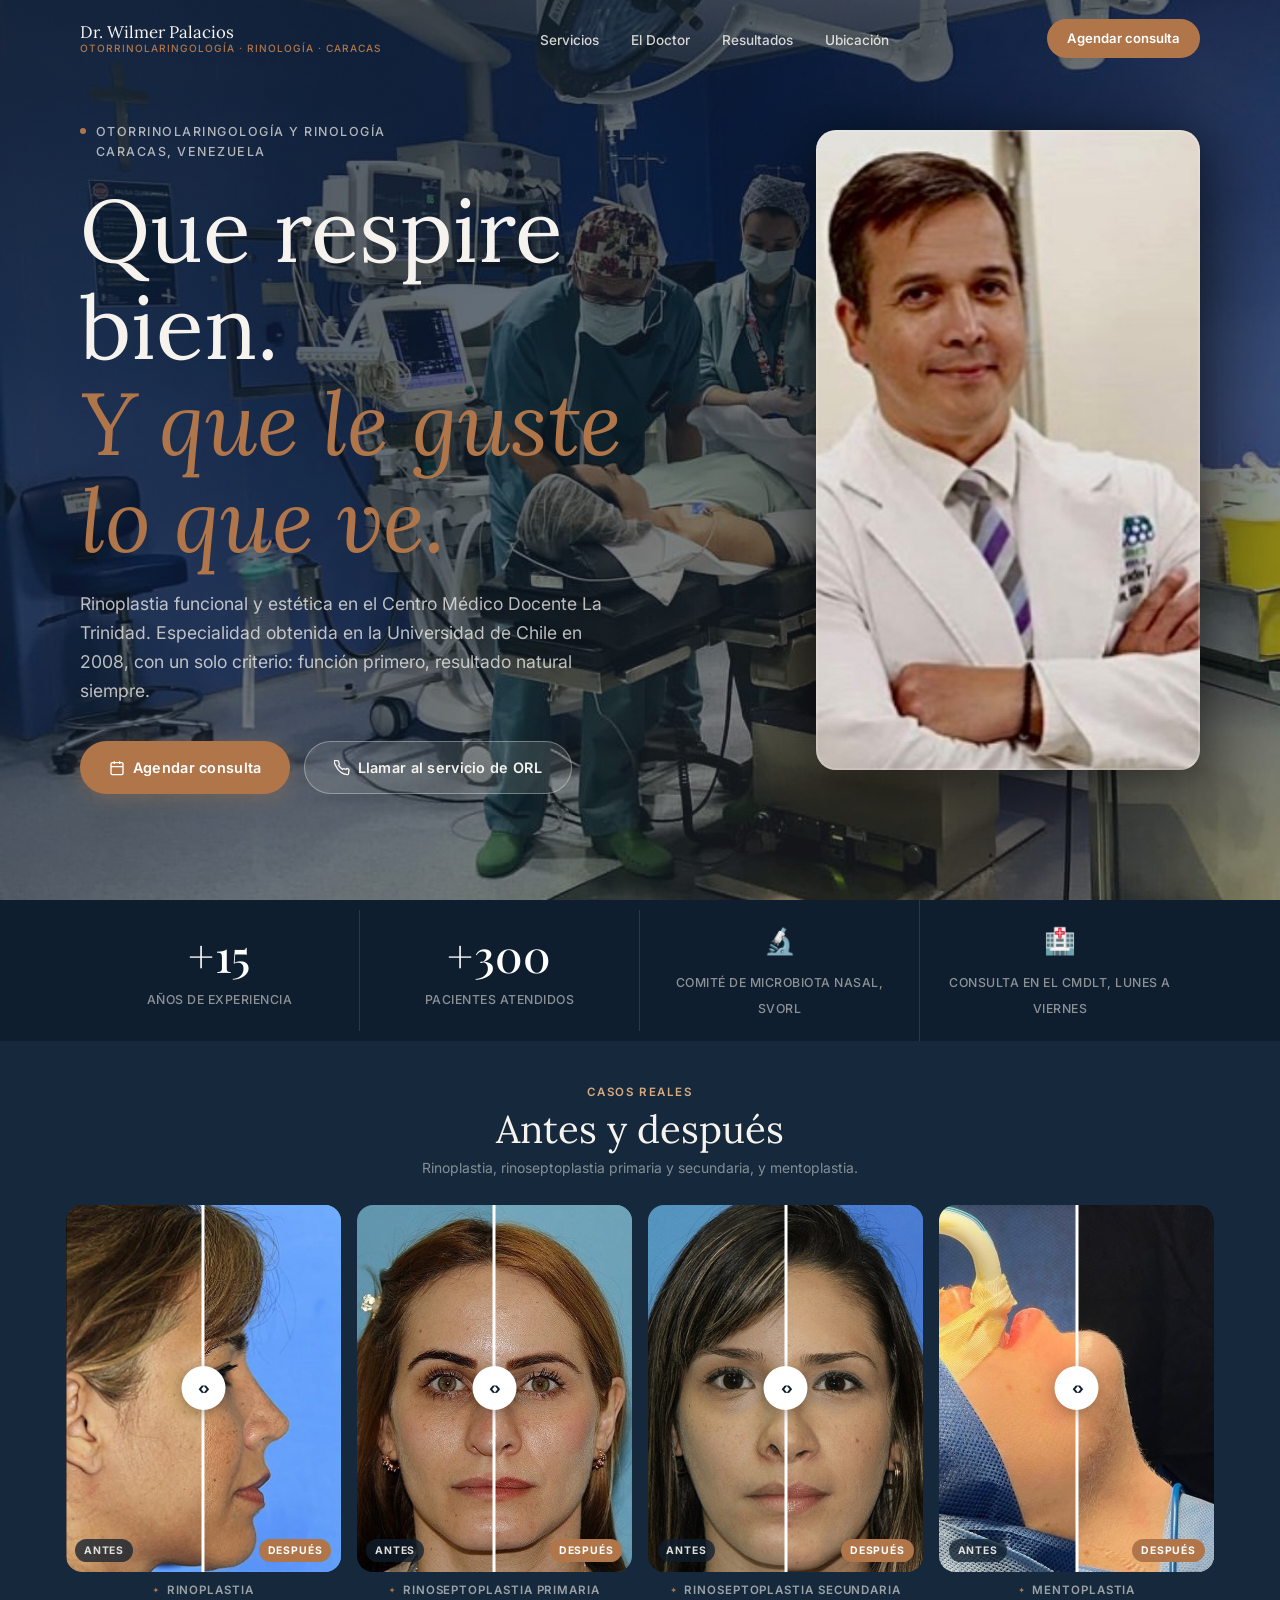
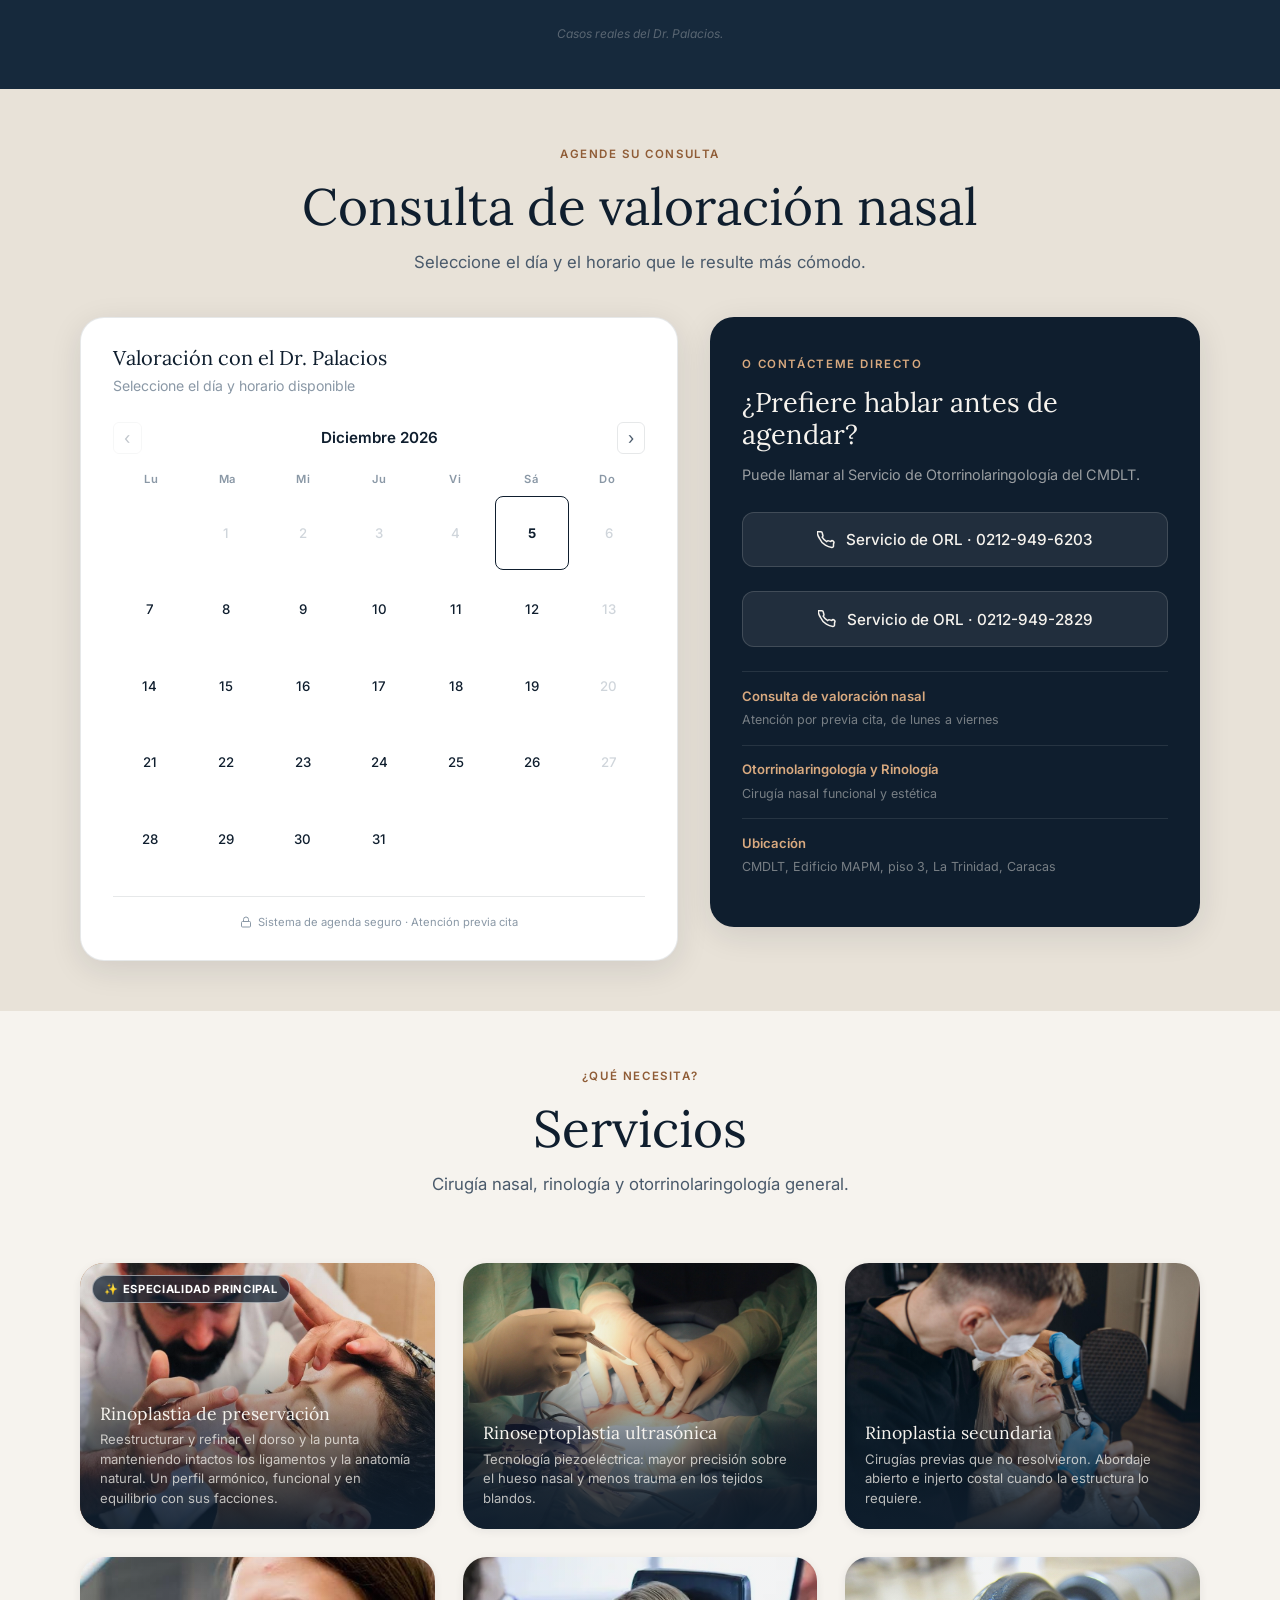
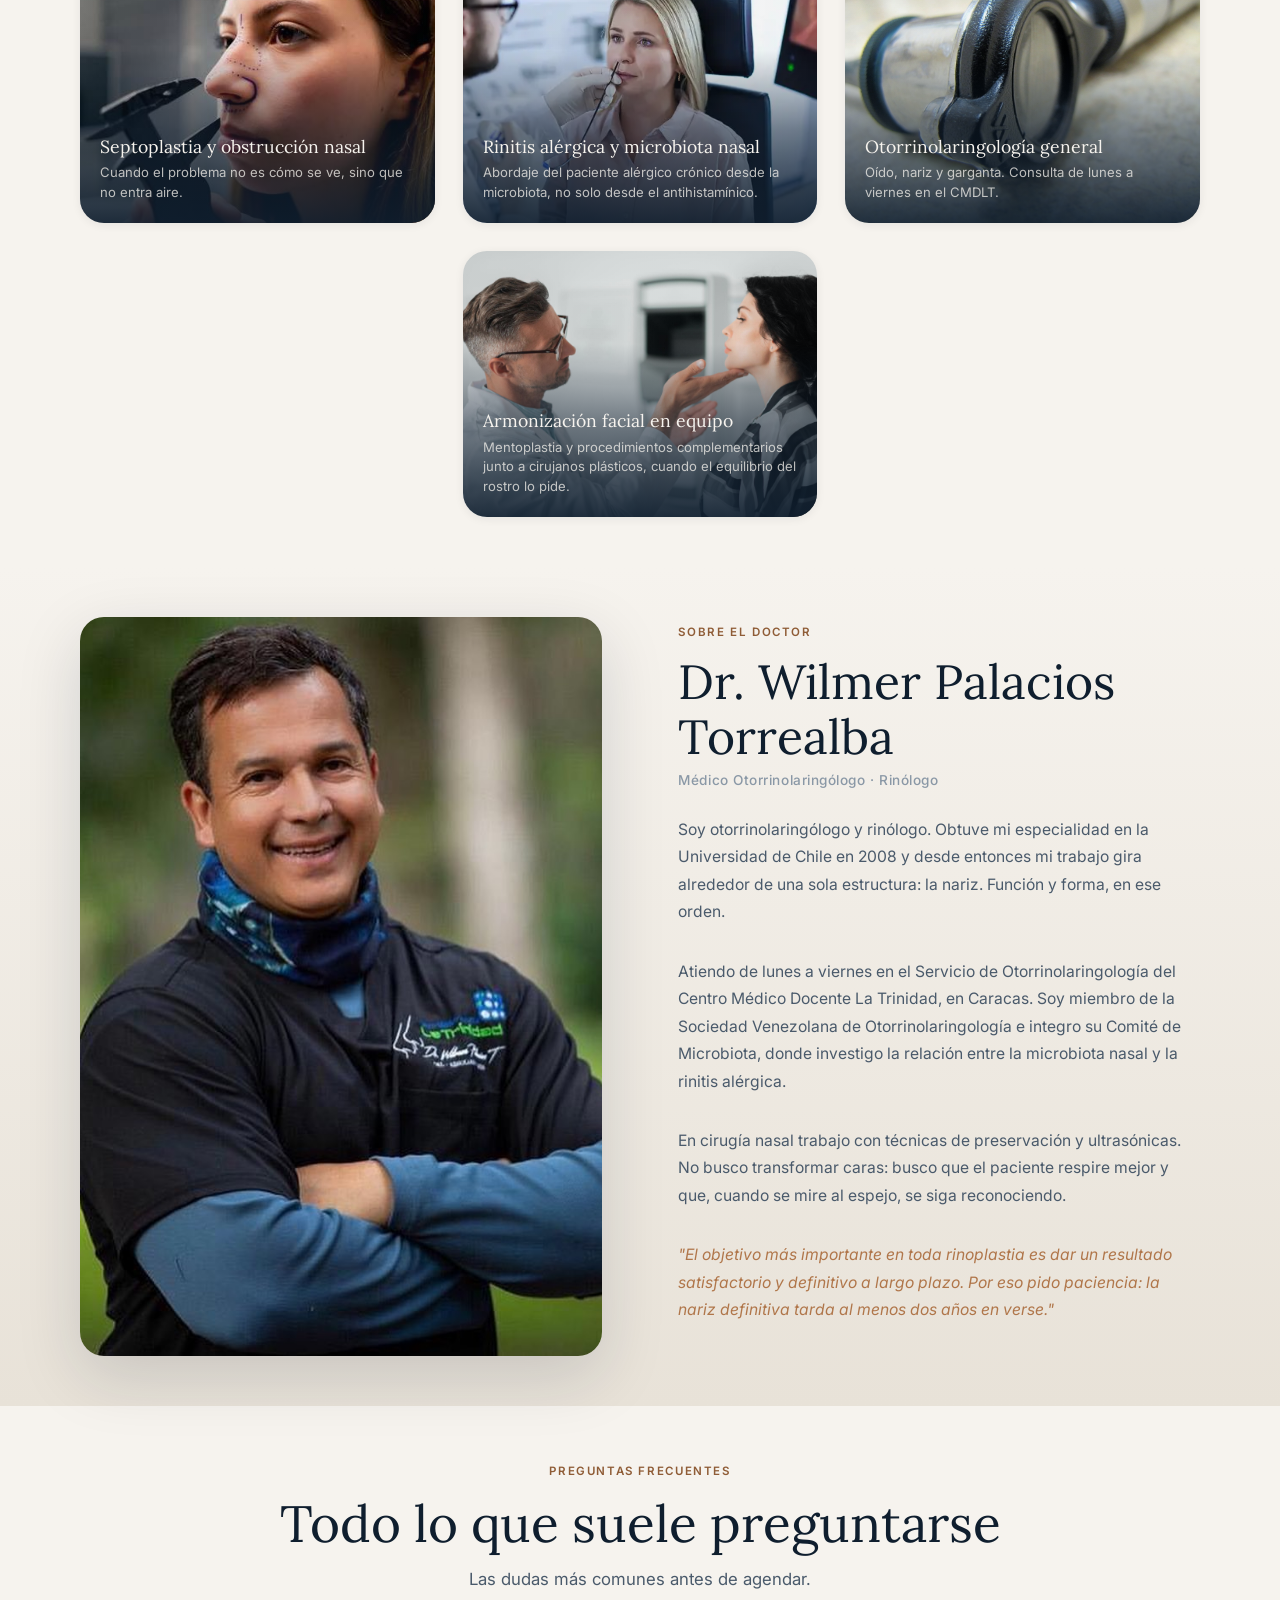
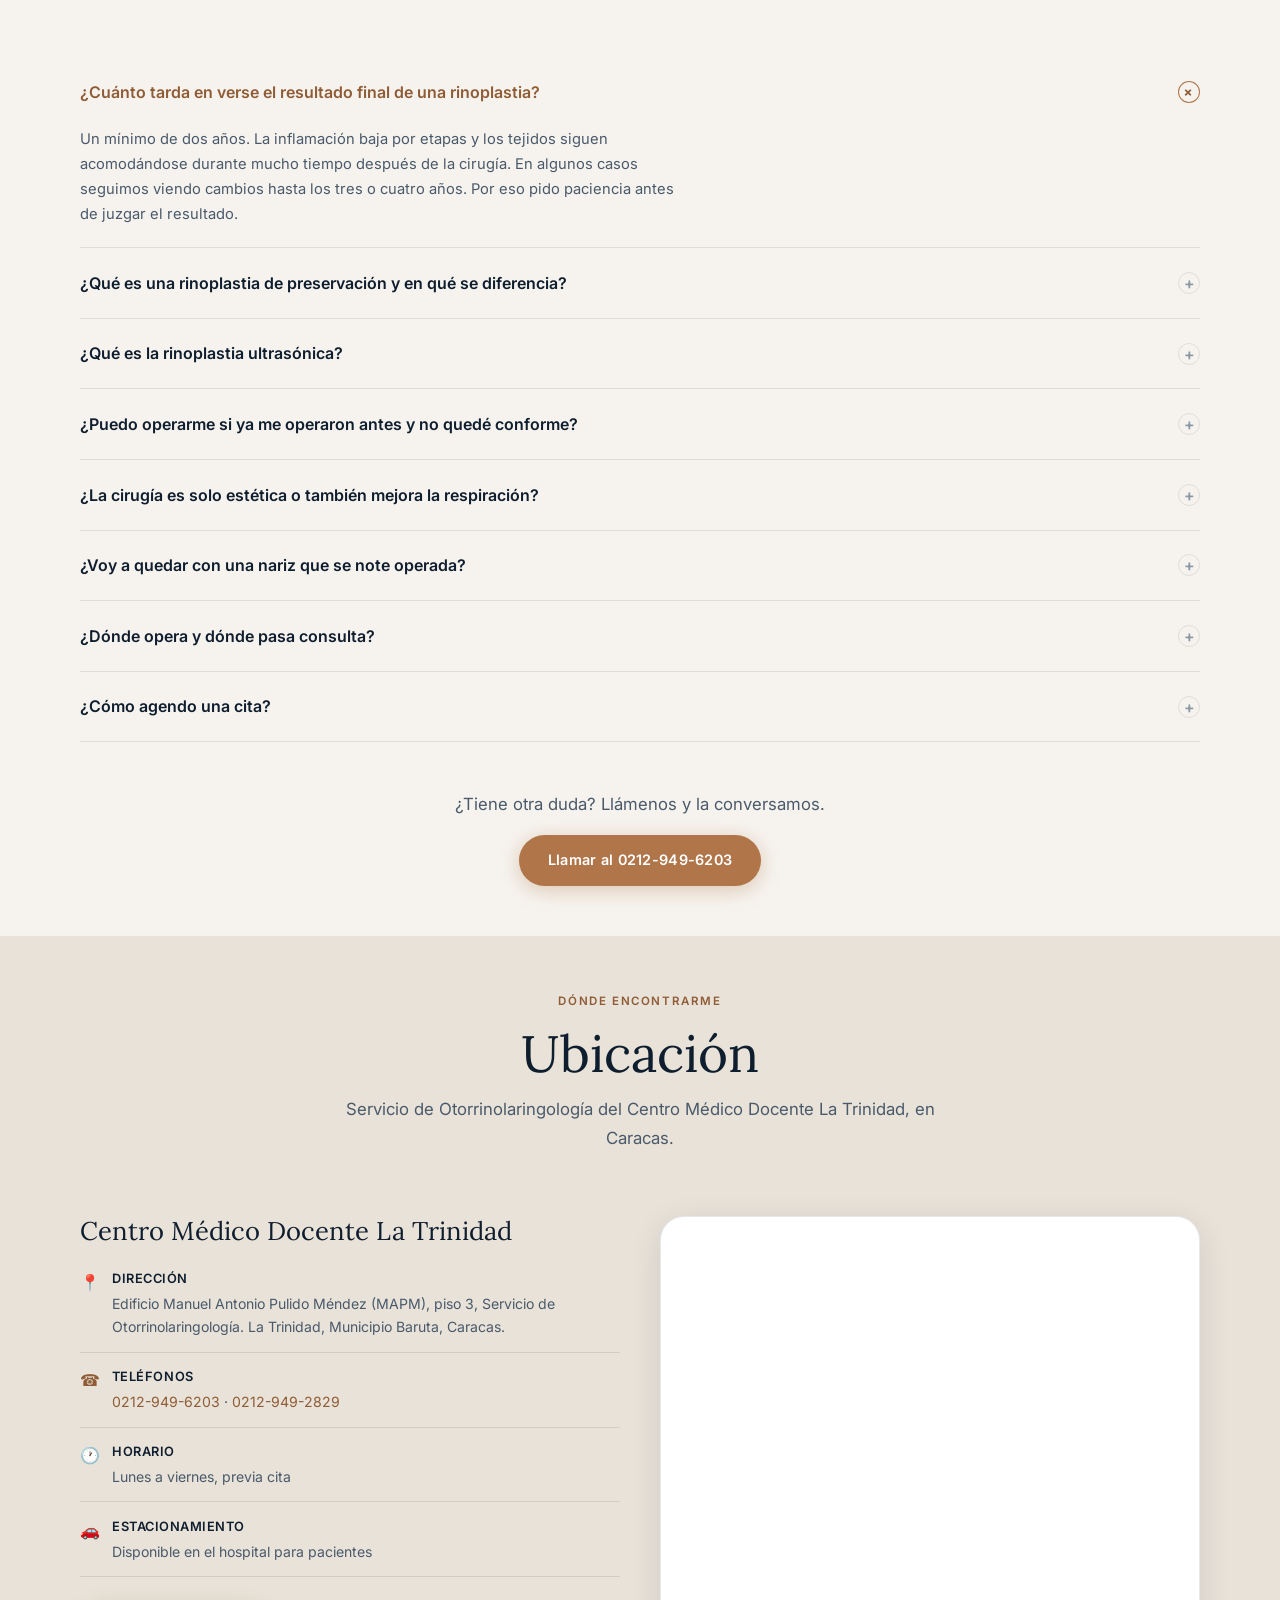
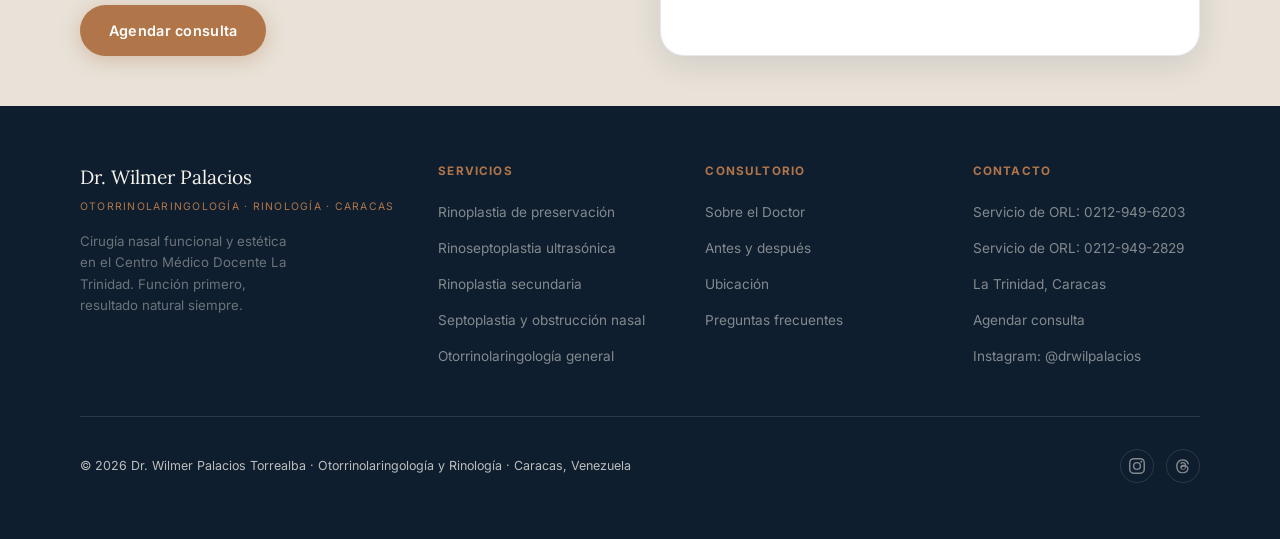
==== index.html @ 9c0c356b "Sitio web Dr. Wilmer Palacios: rinologia y otorrinolaringologia en Caracas Web estatica de prueba pa" ====
<!DOCTYPE html>
<html lang="es">
<head>
  <meta charset="UTF-8" />
  <meta name="viewport" content="width=device-width, initial-scale=1.0" />
  <meta name="description" content="Dr. Wilmer Palacios Torrealba, médico otorrinolaringólogo y rinólogo en Caracas. Rinoplastia de preservación, rinoseptoplastia ultrasónica, rinoplastia secundaria y cirugía de obstrucción nasal en el Centro Médico Docente La Trinidad." />
  <meta name="keywords" content="rinólogo Caracas, rinoplastia ultrasónica Caracas, rinoplastia secundaria Venezuela, otorrino La Trinidad, otorrinolaringólogo Caracas, septoplastia Caracas, rinoplastia de preservación, Dr. Wilmer Palacios" />
  <meta property="og:title" content="Dr. Wilmer Palacios · Otorrinolaringólogo y Rinólogo en Caracas" />
  <meta property="og:description" content="Cirugía nasal funcional y estética en el Centro Médico Docente La Trinidad. Función primero, resultado natural siempre." />
  <meta property="og:type" content="website" />
  <meta name="theme-color" content="#0F1E2E" />
  <title>Dr. Wilmer Palacios · Otorrinolaringólogo y Rinólogo en Caracas</title>
  <link rel="preconnect" href="https://fonts.googleapis.com" />
  <link rel="preconnect" href="https://fonts.gstatic.com" crossorigin />
  <link href="https://fonts.googleapis.com/css2?family=Lora:ital,wght@0,400;0,500;0,600;1,400&family=Playfair+Display:wght@500;600&family=Inter:wght@300;400;500;600;700&display=swap" rel="stylesheet" />
  <link rel="stylesheet" href="styles.css?v=20260805" />
  <link rel="icon" href="data:image/svg+xml,<svg xmlns='http://www.w3.org/2000/svg' viewBox='0 0 100 100'><text y='.9em' font-size='90'>🩺</text></svg>" />
</head>
<body>

  <!-- ════ NAV ════ -->
  <nav class="nav" id="main-nav" aria-label="Navegación principal">
    <div class="container">
      <div class="nav__inner">
        <a href="#" class="nav__logo" aria-label="Inicio Dr. Wilmer Palacios">
          <span class="nav__logo-name">Dr. Wilmer Palacios</span>
          <span class="nav__logo-sub">Otorrinolaringología · Rinología · Caracas</span>
        </a>
        <ul class="nav__links">
          <li><a href="#servicios">Servicios</a></li>
          <li><a href="#doctor">El Doctor</a></li>
          <li><a href="#resultados">Resultados</a></li>
          <li><a href="#ubicacion">Ubicación</a></li>
        </ul>
        <div class="nav__actions">
          <a href="#booking" class="nav__cta">Agendar consulta</a>
          <button class="nav__hamburger" aria-label="Menú" aria-expanded="false" id="nav-hamburger">
            <span></span><span></span><span></span>
          </button>
        </div>
      </div>
    </div>
  </nav>

  <!-- ════ HERO ════ -->
  <section class="hero" id="inicio" aria-label="Inicio">
    <div class="hero__bg">
      <img src="assets/img/hero.jpg" alt="Dr. Wilmer Palacios operando en el Servicio de Otorrinolaringología del CMDLT" loading="eager" fetchpriority="high" />
    </div>
    <div class="hero__overlay" aria-hidden="true"></div>
    <div class="hero__glow" aria-hidden="true"></div>
    <div class="hero__portrait" aria-hidden="true">
      <img src="assets/img/doctor-hero.jpg" alt="" />
    </div>
    <div class="container">
      <div class="hero__content">
        <div class="hero__eyebrow">
          <span class="hero__dot" aria-hidden="true"></span>
          <span class="hero__eyebrow-text">Otorrinolaringología y Rinología<br>Caracas, Venezuela</span>
        </div>
        <h1 class="hero__title">
          Que respire bien.<br>
          <em>Y que le guste lo que ve.</em>
        </h1>
        <p class="hero__sub">Rinoplastia funcional y estética en el Centro Médico Docente La Trinidad. Especialidad obtenida en la Universidad de Chile en 2008, con un solo criterio: función primero, resultado natural siempre.</p>
        <div class="hero__actions">
          <a href="#booking" class="btn btn-primary">
            <svg width="16" height="16" fill="none" stroke="currentColor" stroke-width="2" viewBox="0 0 24 24" aria-hidden="true"><rect x="3" y="4" width="18" height="18" rx="2"/><path d="M16 2v4M8 2v4M3 10h18"/></svg>
            Agendar consulta
          </a>
          <a href="tel:+582129496203" class="btn btn-ghost">
            <svg width="16" height="16" fill="none" stroke="currentColor" stroke-width="2" viewBox="0 0 24 24" aria-hidden="true"><path d="M22 16.92v3a2 2 0 01-2.18 2 19.79 19.79 0 01-8.63-3.07A19.5 19.5 0 013.21 9.69a19.79 19.79 0 01-3.07-8.67A2 2 0 012.11 1h3a2 2 0 012 1.72c.127.96.361 1.903.7 2.81a2 2 0 01-.45 2.11L6.91 8.09a16 16 0 006 6l.45-.45a2 2 0 012.11-.45c.907.339 1.85.573 2.81.7A2 2 0 0122 16.92z"/></svg>
            Llamar al servicio de ORL
          </a>
        </div>
      </div>
    </div>
  </section>

  <!-- ════ TRUST STRIP ════ -->
  <section class="trust-strip" aria-label="Credenciales">
    <div class="container">
      <div class="trust-strip__grid">
        <div class="trust-strip__item reveal">
          <span class="trust-strip__num">+15</span>
          <span class="trust-strip__label">Años de experiencia</span>
        </div>
        <div class="trust-strip__item reveal">
          <span class="trust-strip__num">+300</span>
          <span class="trust-strip__label">Pacientes atendidos</span>
        </div>
        <div class="trust-strip__item reveal">
          <span class="trust-strip__icon" aria-hidden="true">🔬</span>
          <span class="trust-strip__label">Comité de Microbiota Nasal, SVORL</span>
        </div>
        <div class="trust-strip__item reveal">
          <span class="trust-strip__icon" aria-hidden="true">🏥</span>
          <span class="trust-strip__label">Consulta en el CMDLT, lunes a viernes</span>
        </div>
      </div>
    </div>
  </section>

  <!-- ════ ANTES / DESPUÉS ════ -->
  <section class="ba-section" id="resultados" aria-labelledby="ba-title">
    <div class="container">
      <div class="section-header">
        <span class="section-kicker">Casos reales</span>
        <h2 id="ba-title">Antes y después</h2>
        <p>Rinoplastia, rinoseptoplastia primaria y secundaria, y mentoplastia.</p>
      </div>
      <div class="ba-grid">
        <!-- SLIDER 1 -->
        <div class="ba-card">
          <div class="ba-slider" data-slider="1" role="img" aria-label="Antes y después de rinoplastia">
            <div class="ba-slider__before"><img src="assets/img/ba-rinoplastia-antes.jpg" alt="Antes de rinoplastia" loading="lazy" /></div>
            <div class="ba-slider__after" id="ba-after-1"><img src="assets/img/ba-rinoplastia-despues.jpg" alt="Después de rinoplastia" loading="lazy" /></div>
            <div class="ba-slider__handle" id="ba-handle-1" aria-hidden="true"><div class="ba-slider__btn"><span class="ba-slider__arrow" aria-hidden="true">‹›</span></div></div>
            <span class="ba-slider__tag ba-slider__tag--before" aria-hidden="true">Antes</span>
            <span class="ba-slider__tag ba-slider__tag--after" aria-hidden="true">Después</span>
          </div>
          <div class="ba-card__label">Rinoplastia</div>
        </div>
        <!-- SLIDER 2 -->
        <div class="ba-card">
          <div class="ba-slider" data-slider="2" role="img" aria-label="Antes y después de rinoseptoplastia primaria">
            <div class="ba-slider__before"><img src="assets/img/ba-rinoseptoplastia-primaria-antes.jpg" alt="Antes de rinoseptoplastia primaria" loading="lazy" /></div>
            <div class="ba-slider__after" id="ba-after-2"><img src="assets/img/ba-rinoseptoplastia-primaria-despues.jpg" alt="Después de rinoseptoplastia primaria" loading="lazy" /></div>
            <div class="ba-slider__handle" id="ba-handle-2" aria-hidden="true"><div class="ba-slider__btn"><span class="ba-slider__arrow" aria-hidden="true">‹›</span></div></div>
            <span class="ba-slider__tag ba-slider__tag--before" aria-hidden="true">Antes</span>
            <span class="ba-slider__tag ba-slider__tag--after" aria-hidden="true">Después</span>
          </div>
          <div class="ba-card__label">Rinoseptoplastia primaria</div>
        </div>
        <!-- SLIDER 3 -->
        <div class="ba-card">
          <div class="ba-slider" data-slider="3" role="img" aria-label="Antes y después de rinoseptoplastia secundaria">
            <div class="ba-slider__before"><img src="assets/img/ba-rinoseptoplastia-secundaria-antes.jpg" alt="Antes de rinoseptoplastia secundaria" loading="lazy" /></div>
            <div class="ba-slider__after" id="ba-after-3"><img src="assets/img/ba-rinoseptoplastia-secundaria-despues.jpg" alt="Después de rinoseptoplastia secundaria" loading="lazy" /></div>
            <div class="ba-slider__handle" id="ba-handle-3" aria-hidden="true"><div class="ba-slider__btn"><span class="ba-slider__arrow" aria-hidden="true">‹›</span></div></div>
            <span class="ba-slider__tag ba-slider__tag--before" aria-hidden="true">Antes</span>
            <span class="ba-slider__tag ba-slider__tag--after" aria-hidden="true">Después</span>
          </div>
          <div class="ba-card__label">Rinoseptoplastia secundaria</div>
        </div>
        <!-- SLIDER 4 -->
        <div class="ba-card">
          <div class="ba-slider" data-slider="4" role="img" aria-label="Antes y después de mentoplastia">
            <div class="ba-slider__before"><img src="assets/img/ba-mentoplastia-antes.jpg" alt="Antes de mentoplastia" loading="lazy" /></div>
            <div class="ba-slider__after" id="ba-after-4"><img src="assets/img/ba-mentoplastia-despues.jpg" alt="Después de mentoplastia" loading="lazy" /></div>
            <div class="ba-slider__handle" id="ba-handle-4" aria-hidden="true"><div class="ba-slider__btn"><span class="ba-slider__arrow" aria-hidden="true">‹›</span></div></div>
            <span class="ba-slider__tag ba-slider__tag--before" aria-hidden="true">Antes</span>
            <span class="ba-slider__tag ba-slider__tag--after" aria-hidden="true">Después</span>
          </div>
          <div class="ba-card__label">Mentoplastia</div>
        </div>
      </div>
      <p class="ba-note">Casos reales del Dr. Palacios.</p>
    </div>
  </section>

  <!-- ════ BOOKING ════ -->
  <section id="booking" aria-labelledby="booking-title">
    <div class="container">
      <div class="section-header reveal">
        <span class="section-kicker">Agende su consulta</span>
        <h2 id="booking-title">Consulta de valoración nasal</h2>
        <p>Seleccione el día y el horario que le resulte más cómodo.</p>
      </div>
      <div class="booking-grid">
        <div class="booking-widget reveal" aria-label="Sistema de agenda online">
          <div class="booking-widget-header">
            <h3>Valoración con el Dr. Palacios</h3>
            <p>Seleccione el día y horario disponible</p>
          </div>
          <div class="booking-month">
            <button class="booking-nav" id="booking-prev" aria-label="Mes anterior" disabled>‹</button>
            <span class="booking-month-label" id="booking-month-label"></span>
            <button class="booking-nav" id="booking-next" aria-label="Mes siguiente">›</button>
          </div>
          <div class="booking-weekdays" aria-hidden="true">
            <span>Lu</span><span>Ma</span><span>Mi</span><span>Ju</span><span>Vi</span><span>Sá</span><span>Do</span>
          </div>
          <div class="booking-days" id="booking-days" role="grid" aria-label="Seleccione una fecha"></div>
          <div class="booking-slots" id="booking-slots" hidden aria-live="polite">
            <p class="booking-slots-label">Horarios disponibles</p>
            <div class="booking-slots-grid">
              <button class="slot" data-time="8:00 AM">8:00 AM</button>
              <button class="slot" data-time="8:30 AM">8:30 AM</button>
              <button class="slot slot--busy" disabled>9:00 AM</button>
              <button class="slot" data-time="9:30 AM">9:30 AM</button>
              <button class="slot slot--busy" disabled>10:00 AM</button>
              <button class="slot" data-time="10:30 AM">10:30 AM</button>
              <button class="slot" data-time="11:00 AM">11:00 AM</button>
              <button class="slot slot--busy" disabled>2:00 PM</button>
              <button class="slot" data-time="2:30 PM">2:30 PM</button>
              <button class="slot" data-time="3:00 PM">3:00 PM</button>
            </div>
          </div>
          <div class="booking-form-wrap" id="booking-form-wrap" hidden>
            <form class="booking-form" id="booking-form" novalidate>
              <input type="text" id="booking-name" placeholder="Su nombre" class="booking-input" required />
              <input type="tel" id="booking-phone" placeholder="Su teléfono" class="booking-input" required />
              <button type="submit" class="btn btn-primary btn-full booking-confirm">Confirmar solicitud</button>
            </form>
          </div>
          <div class="booking-success" id="booking-success" hidden>
            <div class="booking-success-icon" aria-hidden="true">🕐</div>
            <p><strong>Solicitud enviada</strong></p>
            <p class="booking-success-sub">Esto es una vista previa. La agenda en línea estará disponible próximamente.</p>
          </div>
          <p class="booking-demo-label" aria-hidden="true">
            <svg width="12" height="12" fill="none" stroke="currentColor" stroke-width="2" viewBox="0 0 24 24"><rect x="3" y="11" width="18" height="11" rx="2"/><path d="M7 11V7a5 5 0 0110 0v4"/></svg>
            Sistema de agenda seguro · Atención previa cita
          </p>
        </div>
        <div class="booking-contact reveal">
          <div class="booking-contact-inner">
            <span class="section-kicker">O contácteme directo</span>
            <h3>¿Prefiere hablar antes de agendar?</h3>
            <p>Puede llamar al Servicio de Otorrinolaringología del CMDLT.</p>
            <a href="tel:+582129496203" class="booking-phone-btn">
              <svg width="18" height="18" fill="none" stroke="currentColor" stroke-width="2" viewBox="0 0 24 24" aria-hidden="true"><path d="M22 16.92v3a2 2 0 01-2.18 2 19.79 19.79 0 01-8.63-3.07A19.5 19.5 0 013.21 9.69a19.79 19.79 0 01-3.07-8.67A2 2 0 012.11 1h3a2 2 0 012 1.72c.127.96.361 1.903.7 2.81a2 2 0 01-.45 2.11L6.91 8.09a16 16 0 006 6l.45-.45a2 2 0 012.11-.45c.907.339 1.85.573 2.81.7A2 2 0 0122 16.92z"/></svg>
              Servicio de ORL · 0212-949-6203
            </a>
            <a href="tel:+582129492829" class="booking-phone-btn">
              <svg width="18" height="18" fill="none" stroke="currentColor" stroke-width="2" viewBox="0 0 24 24" aria-hidden="true"><path d="M22 16.92v3a2 2 0 01-2.18 2 19.79 19.79 0 01-8.63-3.07A19.5 19.5 0 013.21 9.69a19.79 19.79 0 01-3.07-8.67A2 2 0 012.11 1h3a2 2 0 012 1.72c.127.96.361 1.903.7 2.81a2 2 0 01-.45 2.11L6.91 8.09a16 16 0 006 6l.45-.45a2 2 0 012.11-.45c.907.339 1.85.573 2.81.7A2 2 0 0122 16.92z"/></svg>
              Servicio de ORL · 0212-949-2829
            </a>
            <div class="booking-info-item">
              <strong>Consulta de valoración nasal</strong>
              <span>Atención por previa cita, de lunes a viernes</span>
            </div>
            <div class="booking-info-item">
              <strong>Otorrinolaringología y Rinología</strong>
              <span>Cirugía nasal funcional y estética</span>
            </div>
            <div class="booking-info-item">
              <strong>Ubicación</strong>
              <span>CMDLT, Edificio MAPM, piso 3, La Trinidad, Caracas</span>
            </div>
          </div>
        </div>
      </div>
    </div>
  </section>

  <!-- ════ SERVICIOS ════ -->
  <section id="servicios" aria-labelledby="servicios-title">
    <div class="container">
      <div class="section-header reveal">
        <span class="section-kicker">¿Qué necesita?</span>
        <h2 id="servicios-title">Servicios</h2>
        <p>Cirugía nasal, rinología y otorrinolaringología general.</p>
      </div>
      <div class="services-grid">
        <!-- CARD FEATURED -->
        <div class="service-card service-card--featured">
          <div class="service-card__img">
            <img src="assets/img/service-rinoplastia.jpg" alt="Rinoplastia de preservación" loading="lazy" />
            <div class="service-card__badges"><span class="badge badge-laser">✨ Especialidad principal</span></div>
          </div>
          <div class="service-card__body">
            <h3 class="service-card__title">Rinoplastia de preservación</h3>
            <p class="service-card__desc">Reestructurar y refinar el dorso y la punta manteniendo intactos los ligamentos y la anatomía natural. Un perfil armónico, funcional y en equilibrio con sus facciones.</p>
          </div>
        </div>
        <!-- Rinoseptoplastia ultrasónica -->
        <div class="service-card">
          <div class="service-card__img">
            <img src="assets/img/service-ultrasonica.jpg" alt="Rinoseptoplastia ultrasónica" loading="lazy" />
          </div>
          <div class="service-card__body">
            <h3 class="service-card__title">Rinoseptoplastia ultrasónica</h3>
            <p class="service-card__desc">Tecnología piezoeléctrica: mayor precisión sobre el hueso nasal y menos trauma en los tejidos blandos.</p>
          </div>
        </div>
        <!-- Rinoplastia secundaria -->
        <div class="service-card">
          <div class="service-card__img">
            <img src="assets/img/service-secundaria.jpg" alt="Rinoplastia secundaria o de revisión" loading="lazy" />
          </div>
          <div class="service-card__body">
            <h3 class="service-card__title">Rinoplastia secundaria</h3>
            <p class="service-card__desc">Cirugías previas que no resolvieron. Abordaje abierto e injerto costal cuando la estructura lo requiere.</p>
          </div>
        </div>
        <!-- Septoplastia -->
        <div class="service-card">
          <div class="service-card__img">
            <img src="assets/img/service-septoplastia.jpg" alt="Septoplastia y obstrucción nasal" loading="lazy" />
          </div>
          <div class="service-card__body">
            <h3 class="service-card__title">Septoplastia y obstrucción nasal</h3>
            <p class="service-card__desc">Cuando el problema no es cómo se ve, sino que no entra aire.</p>
          </div>
        </div>
        <!-- Rinitis alérgica y microbiota -->
        <div class="service-card">
          <div class="service-card__img">
            <img src="assets/img/service-rinitis.webp" alt="Rinitis alérgica y microbiota nasal" loading="lazy" />
          </div>
          <div class="service-card__body">
            <h3 class="service-card__title">Rinitis alérgica y microbiota nasal</h3>
            <p class="service-card__desc">Abordaje del paciente alérgico crónico desde la microbiota, no solo desde el antihistamínico.</p>
          </div>
        </div>
        <!-- ORL general -->
        <div class="service-card">
          <div class="service-card__img">
            <img src="assets/img/service-orl.jpg" alt="Otorrinolaringología general" loading="lazy" />
          </div>
          <div class="service-card__body">
            <h3 class="service-card__title">Otorrinolaringología general</h3>
            <p class="service-card__desc">Oído, nariz y garganta. Consulta de lunes a viernes en el CMDLT.</p>
          </div>
        </div>
        <!-- Armonización facial -->
        <div class="service-card service-card--centered">
          <div class="service-card__img">
            <img src="assets/img/service-armonizacion.jpg" alt="Armonización facial en equipo" loading="lazy" />
          </div>
          <div class="service-card__body">
            <h3 class="service-card__title">Armonización facial en equipo</h3>
            <p class="service-card__desc">Mentoplastia y procedimientos complementarios junto a cirujanos plásticos, cuando el equilibrio del rostro lo pide.</p>
          </div>
        </div>
      </div>
    </div>
  </section>

  <!-- ════ EL DOCTOR ════ -->
  <section id="doctor" aria-labelledby="doctor-title">
    <div class="container">
      <div class="about-grid">
        <div class="about__img-wrap reveal">
          <img class="about__img" src="assets/img/doctor-about.jpg" alt="Dr. Wilmer Palacios Torrealba, otorrinolaringólogo y rinólogo" loading="lazy" />
        </div>
        <div class="about__content reveal">
          <span class="section-kicker">Sobre el doctor</span>
          <h2 class="about__name" id="doctor-title">Dr. Wilmer Palacios Torrealba</h2>
          <p class="about__title">Médico Otorrinolaringólogo · Rinólogo</p>
          <p class="about__bio">Soy otorrinolaringólogo y rinólogo. Obtuve mi especialidad en la Universidad de Chile en 2008 y desde entonces mi trabajo gira alrededor de una sola estructura: la nariz. Función y forma, en ese orden.</p>
          <p class="about__bio">Atiendo de lunes a viernes en el Servicio de Otorrinolaringología del Centro Médico Docente La Trinidad, en Caracas. Soy miembro de la Sociedad Venezolana de Otorrinolaringología e integro su Comité de Microbiota, donde investigo la relación entre la microbiota nasal y la rinitis alérgica.</p>
          <p class="about__bio">En cirugía nasal trabajo con técnicas de preservación y ultrasónicas. No busco transformar caras: busco que el paciente respire mejor y que, cuando se mire al espejo, se siga reconociendo.</p>
          <p class="about__bio"><em>"El objetivo más importante en toda rinoplastia es dar un resultado satisfactorio y definitivo a largo plazo. Por eso pido paciencia: la nariz definitiva tarda al menos dos años en verse."</em></p>
        </div>
      </div>
    </div>
  </section>

  <!-- ════ FAQ ════ -->
  <section id="faq" aria-labelledby="faq-title">
    <div class="container">
      <div class="section-header reveal">
        <span class="section-kicker">Preguntas frecuentes</span>
        <h2 id="faq-title">Todo lo que suele preguntarse</h2>
        <p>Las dudas más comunes antes de agendar.</p>
      </div>
      <details class="faq-item reveal" open>
        <summary>¿Cuánto tarda en verse el resultado final de una rinoplastia?<span class="faq-item__icon" aria-hidden="true">+</span></summary>
        <p class="faq-item__body">Un mínimo de dos años. La inflamación baja por etapas y los tejidos siguen acomodándose durante mucho tiempo después de la cirugía. En algunos casos seguimos viendo cambios hasta los tres o cuatro años. Por eso pido paciencia antes de juzgar el resultado.</p>
      </details>
      <details class="faq-item reveal">
        <summary>¿Qué es una rinoplastia de preservación y en qué se diferencia?<span class="faq-item__icon" aria-hidden="true">+</span></summary>
        <p class="faq-item__body">Es una técnica que reestructura y refina el dorso y la punta nasal manteniendo intactos los ligamentos y la anatomía natural del paciente. En lugar de retirar la estructura para luego reconstruirla, se preserva y se reposiciona. El resultado tiende a verse menos operado y a envejecer mejor.</p>
      </details>
      <details class="faq-item reveal">
        <summary>¿Qué es la rinoplastia ultrasónica?<span class="faq-item__icon" aria-hidden="true">+</span></summary>
        <p class="faq-item__body">Utiliza instrumental piezoeléctrico para trabajar el hueso nasal. El ultrasonido actúa sobre el hueso sin dañar los tejidos blandos que lo rodean, lo que permite mayor precisión y menos trauma que con las herramientas tradicionales.</p>
      </details>
      <details class="faq-item reveal">
        <summary>¿Puedo operarme si ya me operaron antes y no quedé conforme?<span class="faq-item__icon" aria-hidden="true">+</span></summary>
        <p class="faq-item__body">Sí. La rinoplastia secundaria o de revisión es parte de mi trabajo habitual. Suele requerir un abordaje abierto y, cuando la estructura quedó debilitada, injerto costal para devolverle soporte a la nariz. La valoración inicial define qué es posible en cada caso.</p>
      </details>
      <details class="faq-item reveal">
        <summary>¿La cirugía es solo estética o también mejora la respiración?<span class="faq-item__icon" aria-hidden="true">+</span></summary>
        <p class="faq-item__body">Ambas cosas. Mi primer objetivo siempre es optimizar la función nasal. La forma se trabaja sobre una nariz que respira bien, nunca a costa de ella. Cuando hay desviación del tabique u obstrucción, se corrige en el mismo acto quirúrgico.</p>
      </details>
      <details class="faq-item reveal">
        <summary>¿Voy a quedar con una nariz que se note operada?<span class="faq-item__icon" aria-hidden="true">+</span></summary>
        <p class="faq-item__body">Ese es justamente el resultado que evito. Trabajo con técnicas de preservación para que la nariz siga siendo suya: un perfil armónico, funcional y en equilibrio con sus facciones, acorde a lo que usted busca.</p>
      </details>
      <details class="faq-item reveal">
        <summary>¿Dónde opera y dónde pasa consulta?<span class="faq-item__icon" aria-hidden="true">+</span></summary>
        <p class="faq-item__body">La consulta es en el Servicio de Otorrinolaringología del Centro Médico Docente La Trinidad, Edificio Manuel Antonio Pulido Méndez, piso 3, de lunes a viernes y previa cita.</p>
      </details>
      <details class="faq-item reveal">
        <summary>¿Cómo agendo una cita?<span class="faq-item__icon" aria-hidden="true">+</span></summary>
        <p class="faq-item__body">Puede llamar al 0212-949-6203 o al 0212-949-2829 del Servicio de Otorrinolaringología del CMDLT, o dejar sus datos en el formulario de esta página.</p>
      </details>
      <div class="faq-cta reveal">
        <p>¿Tiene otra duda? Llámenos y la conversamos.</p>
        <a href="tel:+582129496203" class="btn btn-primary">
          Llamar al 0212-949-6203
        </a>
      </div>
    </div>
  </section>

  <!-- ════ UBICACIÓN ════ -->
  <section id="ubicacion" aria-labelledby="ubicacion-title">
    <div class="container">
      <div class="section-header reveal">
        <span class="section-kicker">Dónde encontrarme</span>
        <h2 id="ubicacion-title">Ubicación</h2>
        <p>Servicio de Otorrinolaringología del Centro Médico Docente La Trinidad, en Caracas.</p>
      </div>
      <div class="locations-grid reveal">
        <div class="location-info">
          <h3>Centro Médico Docente La Trinidad</h3>
          <div class="location-detail">
            <span class="location-detail__icon" aria-hidden="true">📍</span>
            <div><strong>Dirección</strong>Edificio Manuel Antonio Pulido Méndez (MAPM), piso 3, Servicio de Otorrinolaringología. La Trinidad, Municipio Baruta, Caracas.</div>
          </div>
          <div class="location-detail">
            <span class="location-detail__icon" aria-hidden="true">☎️</span>
            <div><strong>Teléfonos</strong><a href="tel:+582129496203" style="color:var(--gold-dark)">0212-949-6203</a> · <a href="tel:+582129492829" style="color:var(--gold-dark)">0212-949-2829</a></div>
          </div>
          <div class="location-detail">
            <span class="location-detail__icon" aria-hidden="true">🕐</span>
            <div><strong>Horario</strong>Lunes a viernes, previa cita</div>
          </div>
          <div class="location-detail">
            <span class="location-detail__icon" aria-hidden="true">🚗</span>
            <div><strong>Estacionamiento</strong>Disponible en el hospital para pacientes</div>
          </div>
          <div style="margin-top:1.75rem">
            <a href="#booking" class="btn btn-primary" style="display:inline-flex">Agendar consulta</a>
          </div>
        </div>
        <div class="map-wrap reveal">
          <iframe title="Ubicación del Centro Médico Docente La Trinidad, Caracas"
            src="https://maps.google.com/maps?q=Centro+M%C3%A9dico+Docente+La+Trinidad%2C+Caracas%2C+Venezuela&t=&z=16&ie=UTF8&iwloc=&output=embed"
            allowfullscreen loading="lazy" referrerpolicy="no-referrer-when-downgrade">
          </iframe>
        </div>
      </div>
    </div>
  </section>

  <!-- ════ FOOTER ════ -->
  <footer class="footer" aria-label="Pie de página">
    <div class="container">
      <div class="footer__grid">
        <div class="footer__brand">
          <span class="footer__logo">Dr. Wilmer Palacios</span>
          <span class="footer__logo-sub">Otorrinolaringología · Rinología · Caracas</span>
          <p>Cirugía nasal funcional y estética en el Centro Médico Docente La Trinidad. Función primero, resultado natural siempre.</p>
        </div>
        <div>
          <span class="footer__col-title">Servicios</span>
          <ul class="footer__col-links">
            <li><a href="#servicios">Rinoplastia de preservación</a></li>
            <li><a href="#servicios">Rinoseptoplastia ultrasónica</a></li>
            <li><a href="#servicios">Rinoplastia secundaria</a></li>
            <li><a href="#servicios">Septoplastia y obstrucción nasal</a></li>
            <li><a href="#servicios">Otorrinolaringología general</a></li>
          </ul>
        </div>
        <div>
          <span class="footer__col-title">Consultorio</span>
          <ul class="footer__col-links">
            <li><a href="#doctor">Sobre el Doctor</a></li>
            <li><a href="#resultados">Antes y después</a></li>
            <li><a href="#ubicacion">Ubicación</a></li>
            <li><a href="#faq">Preguntas frecuentes</a></li>
          </ul>
        </div>
        <div>
          <span class="footer__col-title">Contacto</span>
          <ul class="footer__col-links">
            <li><a href="tel:+582129496203">Servicio de ORL: 0212-949-6203</a></li>
            <li><a href="tel:+582129492829">Servicio de ORL: 0212-949-2829</a></li>
            <li><a href="#ubicacion">La Trinidad, Caracas</a></li>
            <li><a href="#booking">Agendar consulta</a></li>
            <li><a href="https://www.instagram.com/drwilpalacios/" target="_blank" rel="noopener noreferrer">Instagram: @drwilpalacios</a></li>
          </ul>
        </div>
      </div>
      <div class="footer__bottom">
        <p class="footer__copy">© 2026 Dr. Wilmer Palacios Torrealba · Otorrinolaringología y Rinología · Caracas, Venezuela</p>
        <div class="footer__socials">
          <a href="https://www.instagram.com/drwilpalacios/" target="_blank" rel="noopener noreferrer" class="footer__social" aria-label="Instagram">
            <svg width="16" height="16" fill="currentColor" viewBox="0 0 24 24"><path d="M12 2.163c3.204 0 3.584.012 4.85.07 3.252.148 4.771 1.691 4.919 4.919.058 1.265.069 1.645.069 4.849 0 3.205-.012 3.584-.069 4.849-.149 3.225-1.664 4.771-4.919 4.919-1.266.058-1.644.07-4.85.07-3.204 0-3.584-.012-4.849-.07-3.26-.149-4.771-1.699-4.919-4.92-.058-1.265-.07-1.644-.07-4.849 0-3.204.013-3.583.07-4.849.149-3.227 1.664-4.771 4.919-4.919 1.266-.057 1.645-.069 4.849-.069zM12 0C8.741 0 8.333.014 7.053.072 2.695.272.273 2.69.073 7.052.014 8.333 0 8.741 0 12c0 3.259.014 3.668.072 4.948.2 4.358 2.618 6.78 6.98 6.98C8.333 23.986 8.741 24 12 24c3.259 0 3.668-.014 4.948-.072 4.354-.2 6.782-2.618 6.979-6.98.059-1.28.073-1.689.073-4.948 0-3.259-.014-3.667-.072-4.947-.196-4.354-2.617-6.78-6.979-6.98C15.668.014 15.259 0 12 0zm0 5.838a6.162 6.162 0 100 12.324 6.162 6.162 0 000-12.324zM12 16a4 4 0 110-8 4 4 0 010 8zm6.406-11.845a1.44 1.44 0 100 2.881 1.44 1.44 0 000-2.881z"/></svg>
          </a>
          <a href="https://www.threads.net/@drwilpalacios" target="_blank" rel="noopener noreferrer" class="footer__social" aria-label="Threads">
            <svg width="16" height="16" fill="currentColor" viewBox="0 0 24 24"><path d="M17.1 11.1c-.1 0-.2-.1-.3-.1-.2-3.2-1.9-5-4.8-5h-.1c-1.7 0-3.2.7-4 2.1l1.6 1.1c.7-1 1.7-1.2 2.4-1.2h.1c.9 0 1.6.3 2 .8.3.4.5.9.7 1.6-.8-.1-1.7-.2-2.6-.1-2.7.2-4.4 1.7-4.3 3.9.1 1.1.6 2 1.5 2.7.8.5 1.8.8 2.8.7 1.4-.1 2.4-.6 3.2-1.6.6-.7.9-1.7 1.1-2.9.7.4 1.2 1 1.5 1.7.5 1.1.5 3-1 4.5-1.3 1.3-2.9 1.9-5.3 1.9-2.7 0-4.7-.9-6-2.6C4.5 16.9 3.9 15 3.9 12.5s.6-4.4 1.7-5.9c1.3-1.7 3.3-2.6 6-2.6 2.7 0 4.8.9 6.1 2.6.6.9 1.1 2 1.4 3.3l1.9-.5c-.3-1.6-.9-3-1.7-4.1C17.6 3.1 15 2 11.7 2h-.1C8.3 2 5.7 3.1 4 5.3 2.5 7.3 1.7 9.9 1.7 12.5s.8 5.2 2.3 7.2C5.7 21.9 8.3 23 11.6 23h.1c3 0 5-.8 6.7-2.5 2.2-2.2 2.2-5 1.5-6.7-.5-1.2-1.5-2.2-2.8-2.7zm-4.8 5.4c-1.1.1-2.2-.4-2.3-1.5-.1-.8.5-1.7 2.4-1.8h.6c.7 0 1.3.1 1.9.2-.2 2.6-1.5 3-2.6 3.1z"/></svg>
          </a>
        </div>
      </div>
    </div>
  </footer>

  <script defer src="lib/gsap.min.js?v=20260805"></script>
  <script defer src="lib/ScrollTrigger.min.js?v=20260805"></script>
  <script defer src="main.js?v=20260805"></script>
</body>
</html>
---- styles.css ----
/* ==========================================================================
   Dr. Wilmer Palacios Torrealba — Otorrinolaringología y Rinología, Caracas.
   Base: plantilla dental de la skill creador-de-webs, misma estructura que
   la web de la Dra. Elsa Sánchez. Lo adaptado es la paleta (navy quirúrgico,
   blanco hueso, cobre apagado) y la tipografía. Layout, proporciones y
   spacing entre secciones se mantienen igual: ver reference/dental-template.md.
   ========================================================================== */

/* ─── RESET & BASE ─────────────────────────────────────────────────────── */
*, *::before, *::after { box-sizing: border-box; margin: 0; padding: 0; }

:root {
  /* Backgrounds — navy quirúrgico, blanco hueso y cobre apagado.
     Marca médica, no de spa: nada de rosa ni turquesa. */
  --bg:        #F6F3EE;   /* blanco hueso */
  --bg-2:      #E8E2D8;   /* hueso cálido para secciones alternas */
  --bg-card:   #FFFFFF;
  --bg-dark:   #0F1E2E;   /* navy profundo: trust-strip, antes/después, footer */
  --bg-dark2:  #16293C;   /* navy medio: fondo del ba-slider */

  /* Text */
  --text:      #0F1E2E;
  --text-soft: #4A5A6B;
  --text-mute: #8A98A6;
  --text-light: #F6F3EE;

  /* Brand */
  --navy:      #0F1E2E;   /* color primario oscuro (navy quirúrgico) */
  --navy-2:    #16293C;   /* color primario medio */
  --gold:      #B0764A;   /* acento cobre apagado */
  --gold-dark: #8F5C36;
  --gold-light: #D8A97F;
  --gold-faint: rgba(176,118,74,0.08);

  /* UI — normalmente no hace falta cambiar (deriva de los colores de arriba) */
  --line:       rgba(15,30,46,0.10);
  --line-dark:  rgba(246,243,238,0.12);
  --radius-sm:  8px;
  --radius-md:  16px;
  --radius-lg:  24px;

  /* Shadows — normalmente no hace falta cambiar */
  --shadow-sm:  0 2px 10px rgba(15,30,46,0.07);
  --shadow-md:  0 8px 32px rgba(15,30,46,0.11);
  --shadow-lg:  0 20px 64px rgba(15,30,46,0.15);

  /* Spacing — NO CAMBIAR */
  --section-pad: 50px;   /* padding vertical fijo (arriba y abajo) de CADA sección — 50px + 50px de la vecina = 100px de aire total entre dos secciones normales, siempre relleno con el color de cada una, nunca vacío. Ver 6a más abajo. */
  --container:   1200px;
  --container-pad: clamp(1rem, 5vw, 2.5rem); /* mismo valor que el padding-inline de .container, reutilizado para alinear elementos absolutos (ej. hero__portrait) con el borde real del contenido */
  --gap:         clamp(1rem, 2.5vw, 1.75rem);

  /* Fonts */
  --serif: 'Lora', Georgia, 'Times New Roman', serif;
  --serif-display: 'Playfair Display', 'Times New Roman', serif;
  --sans:  'Inter', system-ui, -apple-system, sans-serif;

  /* Easing — NO CAMBIAR */
  --ease-out: cubic-bezier(0.16, 1, 0.3, 1);
  --ease-in-out: cubic-bezier(0.45, 0, 0.55, 1);
}

/* ─── SECTION SPACING — NO CAMBIAR (ver gotcha B.13 y B.14) ───────────────
   Cada <section> (y el footer) lleva --section-pad (50px, fijo, NO clamp/vw)
   de padding arriba y abajo. Esto reemplaza el viejo sistema de "gap por
   margin-top": antes el espacio entre secciones era un margen transparente
   que dejaba ver el --bg de la página por debajo, y cuando una de las dos
   secciones tenía su propio color (--bg-2, --bg-dark), ese margen se veía
   como una franja de un tercer color metida entre medio — el color de la
   sección se "cortaba" antes de tiempo en vez de tener su propio respiro.
   Ahora el espacio es padding DE la sección misma: si la sección tiene
   fondo de color, ese color ocupa también el padding, así que el color
   respira y se extiende un poco más antes de cambiar, en vez de cortarse
   seco contra un espacio en blanco que no es de nadie. */
section, footer { padding-block: var(--section-pad); }

/* Los bloques con fondo propio (trust-strip, ba-section, footer) pueden
   pisar este valor con su propio padding si necesitan más o menos aire
   (ver más abajo) — siempre con un valor fijo en rem, nunca clamp()/vw,
   para que no varíe con el viewport (gotcha B.13). */

html {
  overflow-x: clip;
  scroll-behavior: smooth;
  font-size: 16px;
  -webkit-text-size-adjust: 100%;
}

body {
  font-family: var(--sans);
  background: var(--bg);
  color: var(--text);
  line-height: 1.65;
  overflow-x: clip;
  -webkit-font-smoothing: antialiased;
  -moz-osx-font-smoothing: grayscale;
}

img { display: block; max-width: 100%; height: auto; }
a   { color: inherit; text-decoration: none; }
button { font-family: var(--sans); cursor: pointer; border: none; background: none; }
ul, ol { list-style: none; }

/* ─── DEFENSIVE CSS ───────────────────────────────────────────────────── */
.reveal {
  opacity: 0;
  transform: translateY(32px);
  transition: opacity 0.7s var(--ease-out), transform 0.7s var(--ease-out);
}
.reveal.is-visible { opacity: 1; transform: none; }
.reveal[data-split] { opacity: 1; transform: none; }

/* ─── TYPOGRAPHY ───────────────────────────────────────────────────────── */
.section-kicker {
  display: inline-block;
  font-size: 0.72rem;
  font-weight: 600;
  letter-spacing: 0.14em;
  text-transform: uppercase;
  color: var(--gold-dark);
  margin-bottom: 0.75rem;
}

h1, h2, h3, h4 { font-family: var(--serif); line-height: 1.18; font-weight: 400; }
h1 { font-size: clamp(2.6rem, 6vw, 5rem); }
h2 { font-size: clamp(2rem, 4vw, 3.2rem); }
h3 { font-size: clamp(1.3rem, 2.5vw, 1.7rem); }
h4 { font-size: 1.15rem; }

em { font-style: italic; color: var(--gold); }

p { font-size: clamp(0.93rem, 1.5vw, 1.05rem); color: var(--text-soft); line-height: 1.7; }

/* ─── UTILITY ───────────────────────────────────────────────────────────── */
.container {
  width: 100%;
  max-width: var(--container);
  margin-inline: auto;
  padding-inline: var(--container-pad);
}

.btn {
  display: inline-flex;
  align-items: center;
  gap: 0.5rem;
  padding: 0.85rem 1.8rem;
  border-radius: 50px;
  font-family: var(--sans);
  font-size: 0.9rem;
  font-weight: 600;
  letter-spacing: 0.02em;
  transition: transform 0.25s var(--ease-out), box-shadow 0.25s var(--ease-out), background 0.2s;
  white-space: nowrap;
}
.btn:hover { transform: translateY(-2px); }

.btn-primary {
  background: var(--gold);
  color: #FFFFFF;
  box-shadow: 0 4px 20px rgba(176,118,74,0.35);
}
.btn-primary:hover { background: var(--gold-dark); box-shadow: 0 8px 32px rgba(176,118,74,0.45); }

.btn-ghost {
  background: rgba(246,243,238,0.12);
  color: var(--text-light);
  border: 1.5px solid rgba(246,243,238,0.35);
}
.btn-ghost:hover { background: rgba(246,243,238,0.22); }

.btn-ghost-dark {
  background: transparent;
  color: var(--text);
  border: 1.5px solid var(--line);
}
.btn-ghost-dark:hover { background: var(--gold-faint); border-color: var(--gold); color: var(--navy); }

.btn-full { width: 100%; justify-content: center; }

.badge {
  display: inline-flex;
  align-items: center;
  gap: 0.3rem;
  padding: 0.25rem 0.7rem;
  border-radius: 50px;
  font-size: 0.7rem;
  font-weight: 700;
  letter-spacing: 0.06em;
  text-transform: uppercase;
}
.badge-gold   { background: var(--gold); color: var(--navy); }
.badge-navy   { background: var(--navy); color: var(--gold); }
.badge-laser  { background: rgba(15,30,46,0.72); color: #fff; border: 1.5px solid rgba(255,255,255,0.5); }

/* ─── NAV ───────────────────────────────────────────────────────────────── */
.nav {
  position: fixed;
  top: 0; left: 0; right: 0;
  z-index: 100;
  padding: 1.2rem 0;
  transition: background 0.4s var(--ease-out), padding 0.4s var(--ease-out), box-shadow 0.4s;
}
.nav.is-solid {
  background: rgba(246,243,238,0.97);
  backdrop-filter: blur(12px);
  -webkit-backdrop-filter: blur(12px);
  padding: 0.75rem 0;
  box-shadow: 0 2px 20px rgba(15,30,46,0.08);
}

.nav__inner {
  display: flex;
  align-items: center;
  justify-content: space-between;
  gap: 1.5rem;
}

.nav__logo {
  display: flex;
  flex-direction: column;
  line-height: 1.15;
  text-decoration: none;
  flex-shrink: 0;
}
.nav__logo-name {
  font-family: var(--serif);
  font-size: 1.05rem;
  color: var(--text-light);
  transition: color 0.3s;
}
.nav__logo-sub {
  font-size: 0.63rem;
  font-weight: 500;
  letter-spacing: 0.1em;
  text-transform: uppercase;
  color: var(--gold);
}
.nav.is-solid .nav__logo-name { color: var(--text); }

.nav__links {
  display: flex;
  align-items: center;
  gap: 2rem;
  list-style: none;
}
.nav__links a {
  font-size: 0.85rem;
  font-weight: 500;
  color: rgba(246,243,238,0.85);
  transition: color 0.2s;
  position: relative;
}
.nav__links a::after {
  content: '';
  position: absolute;
  bottom: -3px; left: 0;
  width: 0; height: 1.5px;
  background: var(--gold);
  transition: width 0.3s var(--ease-out);
}
.nav__links a:hover { color: var(--gold); }
.nav__links a:hover::after { width: 100%; }
.nav.is-solid .nav__links a { color: var(--text-soft); }
.nav.is-solid .nav__links a:hover { color: var(--gold-dark); }

.nav__actions {
  display: flex;
  align-items: center;
  gap: 1rem;
  flex-shrink: 0;
}

.nav__cta {
  padding: 0.55rem 1.25rem;
  font-size: 0.82rem;
  background: var(--gold);
  color: #FFFFFF;
  border-radius: 50px;
  font-weight: 600;
  transition: background 0.2s, transform 0.2s;
}
.nav__cta:hover { background: var(--gold-dark); transform: translateY(-1px); }

.nav__hamburger { display: none; flex-direction: column; gap: 5px; padding: 6px; }
.nav__hamburger span { display: block; width: 22px; height: 2px; background: rgba(246,243,238,0.85); border-radius: 2px; transition: background 0.3s; }
.nav.is-solid .nav__hamburger span { background: var(--text); }

@media (max-width: 900px) {
  .nav__links { display: none; }
  .nav__hamburger { display: flex; }
  .nav.is-mobile-open .nav__links {
    display: flex;
    flex-direction: column;
    position: absolute;
    top: 100%; left: 0; right: 0;
    background: rgba(246,243,238,0.98);
    backdrop-filter: blur(12px);
    padding: 1.5rem 2rem;
    gap: 1.25rem;
    border-bottom: 1px solid var(--line);
    box-shadow: var(--shadow-md);
  }
  .nav.is-mobile-open .nav__links a { color: var(--text-soft); font-size: 1rem; }
}

/* En pantallas chicas el logo de dos líneas es más ancho que el de la web de
   referencia ("Otorrinolaringología · Rinología · Caracas" es texto largo) y,
   como .nav__logo no encoge, empujaba el CTA y el hamburger fuera de la
   pantalla. Acá se oculta el subtítulo del logo y se compacta el CTA para que
   los tres elementos entren siempre. */
@media (max-width: 600px) {
  .nav__logo { min-width: 0; flex-shrink: 1; }
  .nav__logo-sub { display: none; }
  .nav__logo-name { font-size: 0.95rem; }
  .nav__actions { gap: 0.6rem; }
  .nav__cta { padding: 0.45rem 0.85rem; font-size: 0.72rem; }
}

/* ─── HERO ───────────────────────────────────────────────────────────────── */
.hero {
  position: relative;
  min-height: 100vh;
  min-height: 100svh;
  display: flex;
  align-items: center;
  overflow: hidden;
  padding-block: 0; /* el hero maneja su propio alto vía min-height, no suma el --section-pad genérico */
}

.hero__bg {
  position: absolute;
  inset: 0;
  z-index: 0;
}
.hero__bg img {
  width: 100%; height: 100%;
  object-fit: cover;
  object-position: center;
  transform: scale(1.08);
  transition: transform 8s var(--ease-in-out);
}
.hero.is-ready .hero__bg img { transform: scale(1); }

.hero__overlay {
  position: absolute;
  inset: 0;
  background: linear-gradient(135deg, rgba(15,30,46,0.80) 0%, rgba(15,30,46,0.55) 60%, rgba(15,30,46,0.35) 100%);
  z-index: 1;
}
.hero__glow {
  position: absolute;
  bottom: -20%; right: 5%;
  width: 60vw; height: 70vh;
  background: radial-gradient(ellipse at center, rgba(176,118,74,0.10) 0%, transparent 70%);
  pointer-events: none;
  z-index: 2;
}

.hero__content {
  position: relative;
  z-index: 3;
  padding-top: 120px;
  padding-bottom: 4rem;
  max-width: 50%;
}

.hero__eyebrow {
  display: flex;
  align-items: flex-start;
  gap: 0.6rem;
  margin-bottom: 1.25rem;
  opacity: 0;
  transform: translateY(20px);
  transition: opacity 0.7s 0.3s var(--ease-out), transform 0.7s 0.3s var(--ease-out);
}
.hero.is-ready .hero__eyebrow { opacity: 1; transform: none; }
.hero__dot { width: 6px; height: 6px; border-radius: 50%; background: var(--gold); flex-shrink: 0; margin-top: 0.4rem; }
.hero__eyebrow-text {
  font-size: 0.78rem;
  font-weight: 500;
  letter-spacing: 0.12em;
  text-transform: uppercase;
  color: rgba(246,243,238,0.7);
  line-height: 1.6;
}

.hero__title {
  font-family: var(--serif);
  font-size: clamp(3rem, 7vw, 5.5rem);
  line-height: 1.1;
  color: var(--text-light);
  margin-bottom: 1.25rem;
  opacity: 0;
  transform: translateY(30px);
  transition: opacity 0.8s 0.5s var(--ease-out), transform 0.8s 0.5s var(--ease-out);
  text-wrap: balance;
}
.hero.is-ready .hero__title { opacity: 1; transform: none; }
.hero__title em { color: var(--gold); font-style: italic; }

.hero__sub {
  font-size: clamp(0.95rem, 1.8vw, 1.1rem);
  color: rgba(246,243,238,0.75);
  max-width: 50ch;
  margin-bottom: 2.25rem;
  line-height: 1.65;
  opacity: 0;
  transform: translateY(20px);
  transition: opacity 0.7s 0.7s var(--ease-out), transform 0.7s 0.7s var(--ease-out);
}
.hero.is-ready .hero__sub { opacity: 1; transform: none; }

.hero__actions {
  display: flex;
  flex-wrap: wrap;
  gap: 0.85rem;
  margin-bottom: 2.5rem;
  opacity: 0;
  transform: translateY(20px);
  transition: opacity 0.7s 0.9s var(--ease-out), transform 0.7s 0.9s var(--ease-out);
}
.hero.is-ready .hero__actions { opacity: 1; transform: none; }

.hero__portrait {
  position: absolute;
  top: 50%;
  transform: translateY(-50%);
  /* borde derecho alineado con el borde real del botón "Agendar Cita" del nav:
     eso es el borde del container MENOS su padding-inline, no el borde del container a secas.
     Usa 100% (ancho real de .hero) en vez de 100vw: 100vw incluye el ancho del
     scrollbar en algunos navegadores y desalinea el cálculo por unos px. */
  right: calc(max(1rem, calc((100% - var(--container)) / 2)) + var(--container-pad));
  z-index: 3;
  width: min(30vw, 460px);
  pointer-events: none;
  filter: drop-shadow(0 20px 50px rgba(0,0,0,0.55)) drop-shadow(0 6px 18px rgba(0,0,0,0.35));
}
.hero__portrait img {
  width: 100%;
  height: min(74vh, 640px);
  object-fit: cover;
  object-position: center 30%;
  display: block;
  border-radius: 20px;
  outline: 2px solid rgba(246,243,238,0.18);
  outline-offset: -2px;
}

@media (max-width: 800px) {
  .hero__portrait { display: none; }
  /* El max-width:50% del hero existe para dejarle sitio al retrato flotante.
     Cuando el retrato se oculta ese hueco ya no tiene dueño, y el título, el
     subtítulo y los dos botones quedan exprimidos en media pantalla. Al no
     haber retrato, el contenido usa el ancho completo. */
  .hero__content { max-width: 100%; }
  .hero__sub { max-width: 46ch; }
}

/* ─── TRUST STRIP ───────────────────────────────────────────────────────── */
.trust-strip {
  background: var(--bg-dark);
  padding: 0; /* excepción: nav → hero → trust-strip van sin ningún padding/gap entre sí */
}
/* Excepción explícita: nav → hero → trust-strip van pegados entre sí, sin
   padding en ninguno de los tres (nav es fixed y no cuenta; .hero tiene
   padding-block:0; .trust-strip tiene padding:0 acá arriba). El trust-strip
   corta en seco, tal cual se pidió — eso es intencional. La sección que
   viene DESPUÉS del trust-strip (ej. #testimonios) NO es una excepción:
   sigue llevando su padding-top normal de --section-pad (50px), con su
   propio color, aunque toque justo contra el corte seco del trust-strip.
   Las celdas internas (.trust-strip__item) ya tienen su propio padding
   para que los números no queden pegados al borde del bloque. */
.trust-strip__grid {
  display: grid;
  grid-template-columns: repeat(4, 1fr);
  gap: 0;
  align-items: center;
}
.trust-strip__item {
  padding: 1.25rem 1.5rem;
  text-align: center;
  border-right: 1px solid var(--line-dark);
}
.trust-strip__item:last-child { border-right: none; }

.trust-strip__num {
  display: block;
  font-family: var(--serif-display);
  font-weight: 500;
  letter-spacing: 0.01em;
  font-size: clamp(1.8rem, 3.5vw, 2.8rem);
  color: #FFFFFF;
  line-height: 1.1;
  margin-bottom: 0.35rem;
}
.trust-strip__label {
  font-size: 0.77rem;
  color: rgba(246,243,238,0.55);
  font-weight: 500;
  letter-spacing: 0.04em;
  text-transform: uppercase;
}
.trust-strip__icon {
  display: block;
  font-size: 1.6rem;
  margin-bottom: 0.35rem;
}

@media (max-width: 700px) {
  .trust-strip__grid { grid-template-columns: repeat(2, 1fr); }
  .trust-strip__item:nth-child(2) { border-right: none; }
  .trust-strip__item:nth-child(1),
  .trust-strip__item:nth-child(2) { border-bottom: 1px solid var(--line-dark); }
}

/* ─── SECTION HEADERS ──────────────────────────────────────────────────– */
.section-header { text-align: center; margin-bottom: clamp(2.5rem, 5vw, 4rem); }
.section-header h2 { margin-bottom: 0.75rem; }
.section-header p { max-width: 55ch; margin-inline: auto; }

/* ─── REVIEWS ───────────────────────────────────────────────────────────── */
/* Sin padding propio: ya lo da la regla genérica `section { padding-block:
   var(--section-pad) }` de arriba. No agregar padding-top/bottom acá ni
   margin-top — eso volvería a sumar espacio encima del que ya tiene. */
#testimonios { background: var(--bg); }

.reviews__grid {
  display: grid;
  grid-template-columns: repeat(3, 1fr);
  gap: var(--gap);
  margin-top: 1rem;
}

.review-card {
  background: var(--bg-card);
  border-radius: var(--radius-lg);
  padding: 1.75rem;
  box-shadow: var(--shadow-sm);
  border: 1px solid var(--line);
  transition: transform 0.3s var(--ease-out), box-shadow 0.3s;
}
.review-card:hover { transform: translateY(-4px); box-shadow: var(--shadow-md); }

.review-card__header {
  display: flex;
  align-items: center;
  justify-content: space-between;
  margin-bottom: 0.85rem;
}
.review-card__left { display: flex; align-items: center; gap: 0.75rem; }

.review-avatar {
  width: 40px; height: 40px;
  border-radius: 50%;
  display: flex;
  align-items: center;
  justify-content: center;
  font-family: var(--sans);
  font-weight: 700;
  font-size: 1rem;
  color: white;
  flex-shrink: 0;
}

.review-card__name { font-weight: 600; font-size: 0.88rem; color: var(--text); display: block; }
.review-card__date { font-size: 0.75rem; color: var(--text-mute); }

.google-g { width: 18px; height: 18px; flex-shrink: 0; }

.review-card__stars { color: #FBBC04; font-size: 0.9rem; letter-spacing: 1px; margin-bottom: 0.65rem; }
.review-card__text { font-size: 0.88rem; color: var(--text-soft); line-height: 1.6; font-style: italic; }

/* Este lead no tiene ficha de Google, así que las cards muestran comentarios
   de Instagram en vez de reseñas: el avatar lleva el glifo de IG en lugar de
   una inicial, y no hay fila de estrellas. Sin estrellas, el texto necesita
   su propio aire arriba para no quedar pegado al encabezado de la card. */
.review-avatar svg { width: 18px; height: 18px; }
.review-card__header + .review-card__text { margin-top: 0.35rem; }
.review-card__text { font-size: 0.95rem; }

@media (max-width: 900px) { .reviews__grid { grid-template-columns: 1fr; max-width: 480px; margin-inline: auto; } }
@media (max-width: 600px) { .reviews__grid { grid-template-columns: 1fr; } }

/* ─── BEFORE / AFTER ────────────────────────────────────────────────────── */
.ba-section {
  padding: 2.25rem 0 2.75rem;
  background: var(--bg-dark2);
}
.ba-section .container {
  max-width: min(1480px, 96vw);
}
.ba-section .section-header {
  margin-bottom: 1.5rem;
}
.ba-section .section-header h2 { color: var(--text-light); font-size: clamp(1.6rem, 3vw, 2.4rem); margin-bottom: 0.3rem; }
.ba-section .section-header p  { color: rgba(246,243,238,0.5); font-size: 0.87rem; margin: 0 auto; text-align: center; }
.ba-section .section-kicker    { color: var(--gold-light); margin-bottom: 0.35rem; }

.ba-grid {
  display: grid;
  grid-template-columns: repeat(4, 1fr);
  gap: 1rem;
  margin-top: 0.5rem;
}

.ba-card {
  display: flex;
  flex-direction: column;
  gap: 0.6rem;
}
.ba-card__label {
  font-size: 0.72rem;
  font-weight: 600;
  letter-spacing: 0.08em;
  text-transform: uppercase;
  color: rgba(246,243,238,0.6);
  text-align: center;
  display: flex;
  align-items: center;
  justify-content: center;
  gap: 0.4rem;
}
.ba-card__label::before {
  content: '✦';
  font-size: 0.5rem;
  color: var(--gold);
}

.ba-slider {
  position: relative;
  overflow: hidden;
  border-radius: var(--radius-md);
  user-select: none;
  touch-action: none;
  /* 3:4 vertical, no 4:3 horizontal como en la plantilla dental genérica:
     las fotos reales del Dr. Palacios son retratos de perfil/frente en
     formato vertical, no las tomas horizontales de boca que trae el
     template odontológico. Forzar 4:3 aquí recortaría la frente o el
     mentón de cada foto. */
  aspect-ratio: 3/4;
  background: var(--bg-dark2);
  cursor: col-resize;
}
.ba-slider__before,
.ba-slider__after {
  position: absolute;
  inset: 0;
}
.ba-slider__before img,
.ba-slider__after img {
  width: 100%; height: 100%;
  object-fit: cover;
  pointer-events: none;
}
.ba-slider__after {
  clip-path: inset(0 0 0 50%);
}

.ba-slider__handle {
  position: absolute;
  top: 0; bottom: 0;
  left: 50%;
  transform: translateX(-50%);
  width: 3px;
  background: white;
  z-index: 3;
  pointer-events: none;
}
.ba-slider__btn {
  position: absolute;
  top: 50%; left: 50%;
  transform: translate(-50%, -50%);
  width: 44px; height: 44px;
  border-radius: 50%;
  background: white;
  display: flex;
  align-items: center;
  justify-content: center;
  box-shadow: 0 4px 16px rgba(0,0,0,0.3);
  pointer-events: none;
}
.ba-slider__arrow { color: var(--navy); font-size: 1rem; font-weight: 700; letter-spacing: -2px; }

.ba-slider__tag {
  position: absolute;
  bottom: 0.6rem;
  padding: 0.2rem 0.55rem;
  border-radius: 20px;
  font-size: 0.65rem;
  font-weight: 700;
  letter-spacing: 0.08em;
  text-transform: uppercase;
  pointer-events: none;
  z-index: 4;
}
.ba-slider__tag--before { left: 0.6rem;  background: rgba(15,30,46,0.75); color: rgba(246,243,238,0.9); }
.ba-slider__tag--after  { right: 0.6rem; background: var(--gold); color: #fff; }

.ba-note {
  text-align: center;
  font-size: 0.75rem;
  color: rgba(246,243,238,0.3);
  margin-top: 1.5rem;
  font-style: italic;
}

@media (max-width: 900px)  { .ba-grid { grid-template-columns: repeat(2, 1fr); } }
@media (max-width: 500px)  { .ba-grid { grid-template-columns: 1fr; } }

/* ─── BOOKING ─────────────────────────────────────────────────────────────── */
#booking { background: var(--bg-2); }
#booking .section-header { margin-bottom: 2.5rem; }

.booking-grid {
  display: grid;
  grid-template-columns: 1.1fr 0.9fr;
  gap: 2rem;
  align-items: start;
}
@media (max-width: 960px) { .booking-grid { grid-template-columns: 1fr; } }

.booking-widget {
  background: var(--bg-card);
  border: 1px solid var(--line);
  border-radius: var(--radius-lg);
  padding: 1.75rem 2rem;
  box-shadow: var(--shadow-md);
}
.booking-widget-header h3 { font-size: 1.25rem; margin-bottom: 0.3rem; color: var(--text); font-family: var(--serif); }
.booking-widget-header p  { font-size: 0.88rem; color: var(--text-mute); margin-bottom: 1.5rem; }

.booking-month {
  display: flex;
  align-items: center;
  justify-content: space-between;
  margin-bottom: 1rem;
}
.booking-month-label { font-weight: 600; font-size: 0.95rem; color: var(--text); }
.booking-nav {
  padding: 0.3rem 0.65rem;
  border-radius: 6px;
  border: 1.5px solid var(--line);
  font-size: 1.05rem;
  cursor: pointer;
  color: var(--text-soft);
  transition: background 0.15s, border-color 0.15s;
}
.booking-nav:hover { background: var(--gold-faint); border-color: var(--gold); color: var(--navy); }
.booking-nav:disabled { opacity: 0.35; cursor: not-allowed; }

.booking-weekdays {
  display: grid;
  grid-template-columns: repeat(7, 1fr);
  text-align: center;
  font-size: 0.7rem;
  font-weight: 600;
  color: var(--text-mute);
  margin-bottom: 0.5rem;
  letter-spacing: 0.05em;
}

.booking-days {
  display: grid;
  grid-template-columns: repeat(7, 1fr);
  gap: 3px;
  margin-bottom: 1.25rem;
}
.booking-day {
  aspect-ratio: 1;
  border-radius: 8px;
  font-size: 0.83rem;
  font-weight: 500;
  border: 1.5px solid transparent;
  background: transparent;
  color: var(--text);
  transition: background 0.15s, border-color 0.15s, color 0.15s;
}
.booking-day--empty   { cursor: default; }
.booking-day--off     { color: var(--text-mute); cursor: not-allowed; opacity: 0.4; }
.booking-day--avail   { cursor: pointer; }
.booking-day--avail:hover { background: var(--gold-faint); border-color: var(--gold); color: var(--navy); }
.booking-day--selected { background: var(--gold) !important; color: #fff !important; border-color: var(--gold-dark) !important; font-weight: 700; }
.booking-day--today   { border-color: var(--navy); font-weight: 700; }

.booking-slots { margin-bottom: 1.25rem; }
.booking-slots-label {
  font-size: 0.75rem;
  font-weight: 700;
  color: var(--text-soft);
  margin-bottom: 0.6rem;
  letter-spacing: 0.07em;
  text-transform: uppercase;
}
.booking-slots-grid {
  display: grid;
  grid-template-columns: repeat(2, 1fr);
  gap: 0.45rem;
}
@media (min-width: 500px) { .booking-slots-grid { grid-template-columns: repeat(4, 1fr); } }

.slot {
  padding: 0.48rem 0.5rem;
  border-radius: 7px;
  font-size: 0.8rem;
  font-weight: 500;
  border: 1.5px solid var(--line);
  background: var(--bg);
  color: var(--text);
  cursor: pointer;
  transition: background 0.15s, border-color 0.15s, color 0.15s;
}
.slot:hover { background: var(--gold-faint); border-color: var(--gold); color: var(--navy); }
.slot--selected { background: var(--gold); border-color: var(--gold-dark); color: #fff; font-weight: 700; }
.slot--busy { opacity: 0.35; cursor: not-allowed; text-decoration: line-through; }

.booking-input {
  display: block;
  width: 100%;
  padding: 0.7rem 1rem;
  border: 1.5px solid var(--line);
  border-radius: 8px;
  font-family: var(--sans);
  font-size: 0.93rem;
  color: var(--text);
  background: var(--bg);
  margin-bottom: 0.7rem;
  transition: border-color 0.2s, box-shadow 0.2s;
}
.booking-input:focus {
  outline: none;
  border-color: var(--gold);
  box-shadow: 0 0 0 3px rgba(176,118,74,0.12);
}

.booking-success { text-align: center; padding: 2rem 1rem; }
.booking-success-icon {
  width: 52px; height: 52px; border-radius: 50%;
  background: rgba(37,211,102,0.12); color: #22863a;
  font-size: 1.5rem; display: flex; align-items: center; justify-content: center;
  margin: 0 auto 1rem;
}
.booking-success p { color: var(--text); margin-bottom: 0.35rem; }
.booking-success-sub { color: var(--text-soft); font-size: 0.88rem; }
.booking-demo-label {
  font-size: 0.7rem; color: var(--text-mute); text-align: center;
  margin-top: 1rem; padding-top: 1rem; border-top: 1px solid var(--line);
  display: flex; align-items: center; justify-content: center; gap: 0.4rem;
}

/* Botón verde de WhatsApp dentro del bloque de contacto del booking. */
.booking-wa-btn {
  display: flex;
  align-items: center;
  justify-content: center;
  gap: 0.7rem;
  background: #25D366;
  color: #FFFFFF;
  padding: 0.95rem 1.5rem;
  border-radius: 12px;
  font-weight: 600;
  font-size: 0.95rem;
  margin-bottom: 0.85rem;
  box-shadow: 0 4px 18px rgba(37,211,102,0.30);
  transition: background 0.2s, transform 0.2s, box-shadow 0.2s;
  width: 100%;
}
.booking-wa-btn:hover { background: #1EBE5A; transform: translateY(-2px); box-shadow: 0 8px 26px rgba(37,211,102,0.40); }

.booking-phone-btn {
  display: flex;
  align-items: center;
  justify-content: center;
  gap: 0.7rem;
  background: rgba(246,243,238,0.08);
  color: var(--text-light);
  padding: 0.9rem 1.5rem;
  border-radius: 12px;
  font-weight: 500;
  font-size: 0.95rem;
  border: 1px solid rgba(246,243,238,0.15);
  margin-bottom: 1.5rem;
  transition: background 0.2s;
  width: 100%;
}
.booking-phone-btn:hover { background: rgba(246,243,238,0.15); }

.booking-contact-inner {
  padding: 2rem 2rem 2.25rem;
  background: var(--navy);
  border-radius: var(--radius-lg);
  color: var(--text-light);
  box-shadow: var(--shadow-md);
}
.booking-contact-inner .section-kicker { color: var(--gold-light); }
.booking-contact-inner h3 {
  font-family: var(--serif);
  font-size: 1.7rem;
  color: var(--text-light);
  margin-bottom: 0.75rem;
  line-height: 1.2;
}
.booking-contact-inner > p { color: rgba(246,243,238,0.6); margin-bottom: 1.5rem; font-size: 0.9rem; }

.booking-info-item {
  padding: 0.85rem 0;
  border-top: 1px solid rgba(246,243,238,0.1);
  display: flex;
  flex-direction: column;
  gap: 0.18rem;
}
.booking-info-item strong { font-size: 0.82rem; color: var(--gold-light); font-weight: 600; }
.booking-info-item span  { font-size: 0.78rem; color: rgba(246,243,238,0.45); }

/* ─── SERVICES ──────────────────────────────────────────────────────────── */
#servicios { background: var(--bg); }

.services-grid {
  display: grid;
  grid-template-columns: repeat(3, 1fr);
  gap: var(--gap);
}

/* Card de foto a sangre completa: la imagen ocupa toda la card, un degradado
   oscuro la cubre desde abajo para que el texto blanco encima siempre se lea,
   sin una franja de fondo blanco separada como antes. */
.service-card {
  position: relative;
  border-radius: var(--radius-lg);
  overflow: hidden;
  aspect-ratio: 4/3;
  box-shadow: var(--shadow-sm);
  transition: transform 0.3s var(--ease-out), box-shadow 0.3s;
}
.service-card:hover { transform: translateY(-5px); box-shadow: var(--shadow-md); }

.service-card--featured { outline: 2px solid var(--gold); outline-offset: -2px; }

.service-card__img {
  position: absolute;
  inset: 0;
}
.service-card__img img {
  width: 100%; height: 100%;
  object-fit: cover;
  transition: transform 0.5s var(--ease-out);
}
.service-card:hover .service-card__img img { transform: scale(1.06); }

.service-card__img::after {
  content: '';
  position: absolute;
  inset: 0;
  background: linear-gradient(to top, rgba(15,30,46,0.92) 0%, rgba(15,30,46,0.55) 35%, rgba(15,30,46,0.05) 65%);
}

.service-card__badges {
  position: absolute;
  top: 0.75rem; left: 0.75rem;
  z-index: 2;
  display: flex;
  gap: 0.4rem;
}

.service-card__body {
  position: absolute;
  left: 0; right: 0; bottom: 0;
  z-index: 2;
  padding: 1.25rem;
}
.service-card__title {
  font-family: var(--serif);
  font-size: 1.1rem;
  color: var(--text-light);
  margin-bottom: 0.35rem;
}
.service-card__desc {
  font-size: 0.82rem;
  color: rgba(246,243,238,0.75);
  line-height: 1.5;
}

.service-card--centered { grid-column: 2; }
@media (max-width: 900px) { .services-grid { grid-template-columns: repeat(2, 1fr); } .service-card--centered { grid-column: auto; } }
@media (max-width: 580px) { .services-grid { grid-template-columns: 1fr; } }

/* ─── ABOUT / DOCTOR ────────────────────────────────────────────────────── */
#doctor {
  background: linear-gradient(180deg, var(--bg) 0%, var(--bg-2) 100%);
}

.about-grid {
  display: grid;
  grid-template-columns: 1fr 1fr;
  gap: clamp(2.5rem, 6vw, 5rem);
  align-items: stretch;
}

.about__img-wrap {
  position: relative;
  display: flex;
  flex-direction: column;
}
.about__img {
  width: 100%;
  height: 100%;
  object-fit: cover;
  object-position: top;
  border-radius: var(--radius-lg);
  box-shadow: var(--shadow-lg);
  display: block;
}

.about__content { }
.about__name {
  font-family: var(--serif);
  font-size: clamp(2rem, 4vw, 3rem);
  line-height: 1.15;
  margin-bottom: 0.3rem;
}
.about__title {
  font-size: 0.85rem;
  font-weight: 500;
  color: var(--text-mute);
  letter-spacing: 0.04em;
  margin-bottom: 1.5rem;
  display: flex;
  align-items: center;
  gap: 0.5rem;
}
.about__title::before {
  display: none;
}

.about__bio {
  font-size: 0.98rem;
  color: var(--text-soft);
  line-height: 1.75;
  margin-bottom: 2rem;
}

@media (max-width: 800px) {
  .about-grid { grid-template-columns: 1fr; }
  /* En dos columnas .about__img-wrap se estira al ancho Y alto de su columna
     de grid (align-items:stretch en .about-grid). Apenas el grid pasa a una
     sola columna ese estiramiento deja de existir: el wrapper es display:flex
     con alto "auto", y la foto adentro tiene height:100% de ese "auto" — un
     círculo que ambos navegadores resuelven a 0. Sin ancho y alto propios acá,
     la foto entera desaparece en mobile. aspect-ratio:1/1 calza además con el
     recorte real de la foto que usa esta sección (cuadrada). */
  .about__img-wrap { width: 100%; max-width: 380px; aspect-ratio: 1/1; margin-inline: auto; }
}

@media (max-width: 700px) { .mitos-grid { grid-template-columns: 1fr; } }

/* ─── FAQ ────────────────────────────────────────────────────────────────── */
#faq { background: var(--bg); }

.faq-item {
  border-bottom: 1px solid var(--line);
}
.faq-item summary {
  list-style: none;
  display: flex;
  align-items: center;
  justify-content: space-between;
  gap: 1rem;
  padding: 1.35rem 0;
  cursor: pointer;
  font-family: var(--sans);
  font-size: 1rem;
  font-weight: 600;
  color: var(--text);
  user-select: none;
  transition: color 0.2s;
}
.faq-item summary:hover { color: var(--gold-dark); }
.faq-item summary::-webkit-details-marker { display: none; }
.faq-item__icon {
  flex-shrink: 0;
  width: 22px; height: 22px;
  border: 1.5px solid var(--line);
  border-radius: 50%;
  display: flex; align-items: center; justify-content: center;
  font-size: 1rem;
  line-height: 1;
  color: var(--text-mute);
  transition: transform 0.3s, border-color 0.2s, color 0.2s;
}
.faq-item[open] summary { color: var(--gold-dark); }
.faq-item[open] .faq-item__icon {
  transform: rotate(45deg);
  border-color: var(--gold);
  color: var(--gold-dark);
}
.faq-item__body {
  padding: 0 0 1.25rem;
  font-size: 0.92rem;
  color: var(--text-soft);
  line-height: 1.7;
  max-width: 68ch;
}
.faq-cta {
  text-align: center;
  margin-top: 3rem;
}
.faq-cta p { margin-bottom: 1rem; font-size: 1.05rem; }

/* ─── LOCATIONS ─────────────────────────────────────────────────────────── */
#ubicacion { background: var(--bg-2); }

.locations-grid {
  display: grid;
  grid-template-columns: 1fr 1fr;
  gap: 2.5rem;
  align-items: stretch;
}

/* location-info y map-wrap deben ocupar la MISMA altura (align-items:stretch
   arriba se encarga de eso). El mapa ya no tiene aspect-ratio fijo en desktop:
   toma el alto real de la columna de texto (que es la que manda, según su
   contenido), así el botón "Agendar" siempre queda a la altura del borde
   inferior del mapa, nunca por debajo. */
.location-info {
  display: flex;
  flex-direction: column;
}
.location-info h3 {
  font-family: var(--serif);
  font-size: 1.6rem;
  margin-bottom: 0.5rem;
}
.location-detail {
  display: flex;
  align-items: flex-start;
  gap: 0.75rem;
  padding: 0.85rem 0;
  border-bottom: 1px solid var(--line);
  font-size: 0.88rem;
  color: var(--text-soft);
}
.location-detail:last-child { border-bottom: none; }
.location-detail__icon { font-size: 1rem; flex-shrink: 0; margin-top: 1px; color: var(--gold-dark); }
.location-detail strong { display: block; font-size: 0.8rem; font-weight: 600; color: var(--text); margin-bottom: 0.15rem; letter-spacing: 0.04em; text-transform: uppercase; }

.map-wrap {
  border-radius: var(--radius-lg);
  overflow: hidden;
  box-shadow: var(--shadow-md);
  border: 1px solid var(--line);
  min-height: 320px;
  background: var(--bg-card);
}
.map-wrap iframe { width: 100%; height: 100%; border: 0; display: block; }

@media (max-width: 800px) {
  .locations-grid { grid-template-columns: 1fr; }
  .map-wrap { aspect-ratio: 16/9; min-height: 0; }
}

/* ─── FOOTER ─────────────────────────────────────────────────────────────── */
.footer {
  background: var(--bg-dark);
  padding-block: 3.5rem; /* aire propio arriba y abajo, mismo color que el resto del footer */
  color: rgba(246,243,238,0.55);
}
.footer__grid {
  display: grid;
  grid-template-columns: 1.4fr 1fr 1fr 1fr;
  gap: 2.5rem;
  padding-bottom: 3rem;
  border-bottom: 1px solid var(--line-dark);
  margin-bottom: 2rem;
}
.footer__brand { }
.footer__logo {
  font-family: var(--serif);
  font-size: 1.2rem;
  color: var(--text-light);
  display: block;
  margin-bottom: 0.25rem;
}
.footer__logo-sub {
  font-size: 0.65rem;
  letter-spacing: 0.12em;
  text-transform: uppercase;
  color: var(--gold);
  margin-bottom: 1rem;
  display: block;
}
.footer__brand p {
  font-size: 0.83rem;
  color: rgba(246,243,238,0.4);
  max-width: 28ch;
  line-height: 1.6;
}
.footer__col-title {
  font-size: 0.73rem;
  font-weight: 700;
  letter-spacing: 0.1em;
  text-transform: uppercase;
  color: var(--gold);
  margin-bottom: 1rem;
  display: block;
}
.footer__col-links { list-style: none; display: flex; flex-direction: column; gap: 0.6rem; }
.footer__col-links a {
  font-size: 0.85rem;
  color: rgba(246,243,238,0.5);
  transition: color 0.2s;
}
.footer__col-links a:hover { color: var(--text-light); }
.footer__bottom {
  display: flex;
  align-items: center;
  justify-content: space-between;
  gap: 1rem;
  flex-wrap: wrap;
}
.footer__copy { font-size: 0.78rem; color: rgba(246,243,238,0.75); }
/* Crédito de la foto de portada: la licencia CC BY-SA la exige, pero no debe
   competir con el copyright, así que va más chica y más apagada. */
.footer__credit { font-size: 0.68rem; color: rgba(246,243,238,0.35); }
.footer__credit a { text-decoration: underline; text-underline-offset: 2px; }
.footer__credit a:hover { color: var(--gold-light); }
.footer__socials { display: flex; gap: 0.75rem; }
.footer__social {
  width: 34px; height: 34px;
  border-radius: 50%;
  border: 1px solid var(--line-dark);
  display: flex; align-items: center; justify-content: center;
  color: rgba(246,243,238,0.5);
  font-size: 0.85rem;
  transition: border-color 0.2s, color 0.2s, background 0.2s;
}
.footer__social:hover { border-color: var(--gold); color: var(--gold); background: var(--gold-faint); }

@media (max-width: 900px) { .footer__grid { grid-template-columns: 1fr 1fr; } }
@media (max-width: 500px) { .footer__grid { grid-template-columns: 1fr; } .footer__bottom { flex-direction: column; text-align: center; } }

/* ─── WHATSAPP FLOAT ─────────────────────────────────────────────────────── */
.wa-float {
  position: fixed;
  bottom: 1.75rem;
  right: 1.75rem;
  z-index: 200;
  display: flex;
  align-items: center;
  gap: 0.65rem;
  background: #25D366;
  color: white;
  padding: 0.75rem 1.2rem 0.75rem 0.9rem;
  border-radius: 50px;
  box-shadow: 0 6px 28px rgba(37,211,102,0.45);
  font-weight: 600;
  font-size: 0.88rem;
  transition: transform 0.25s var(--ease-out), box-shadow 0.25s;
  opacity: 0;
  transform: translateY(20px) scale(0.9);
}
.wa-float.is-visible { opacity: 1; transform: none; }
.wa-float:hover { transform: translateY(-3px) scale(1.02); box-shadow: 0 10px 36px rgba(37,211,102,0.55); }
.wa-float__icon { font-size: 1.35rem; flex-shrink: 0; }
.wa-float__text { white-space: nowrap; }

.wa-float.is-pulse .wa-float__icon {
  animation: waPulse 2s ease-in-out 3;
}
@keyframes waPulse {
  0%, 100% { transform: scale(1); }
  50%       { transform: scale(1.18); }
}

@media (max-width: 600px) {
  .wa-float { padding: 0.75rem; border-radius: 50%; width: 52px; height: 52px; justify-content: center; }
  .wa-float__text { display: none; }
}
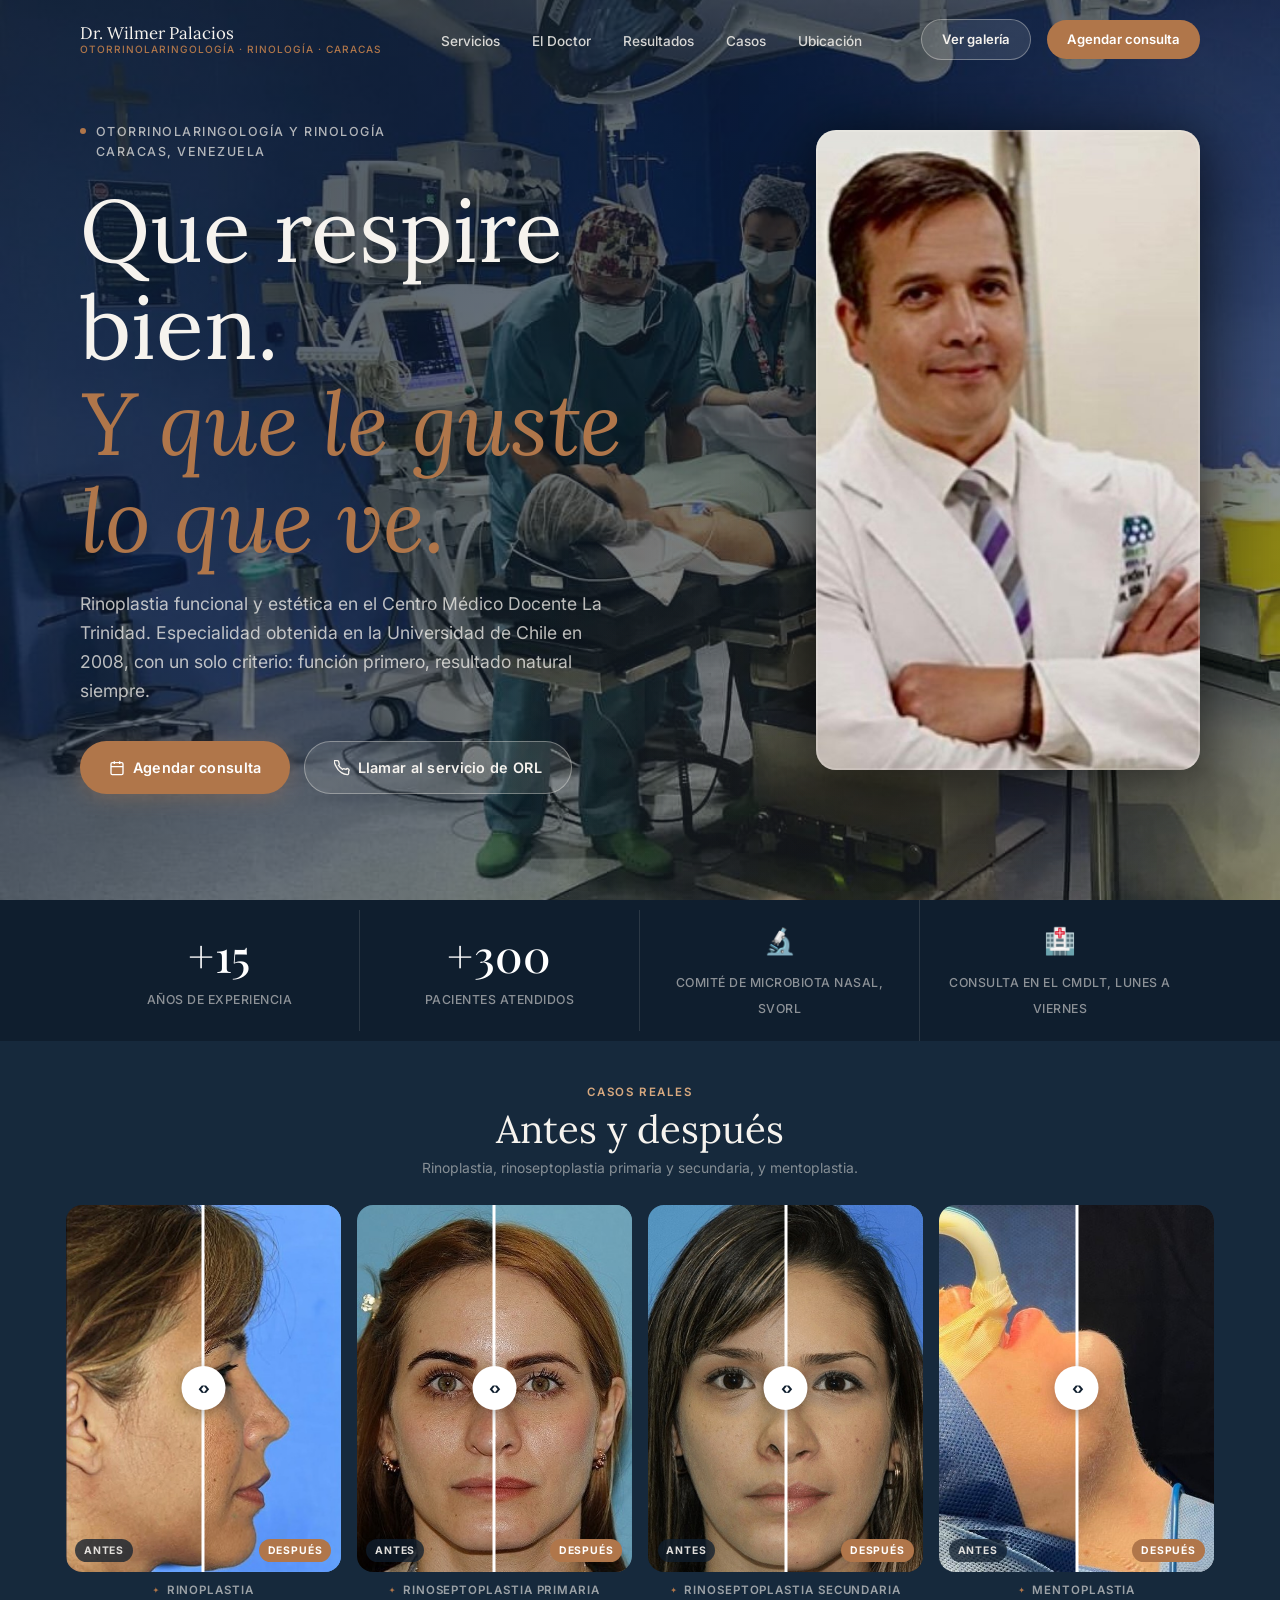
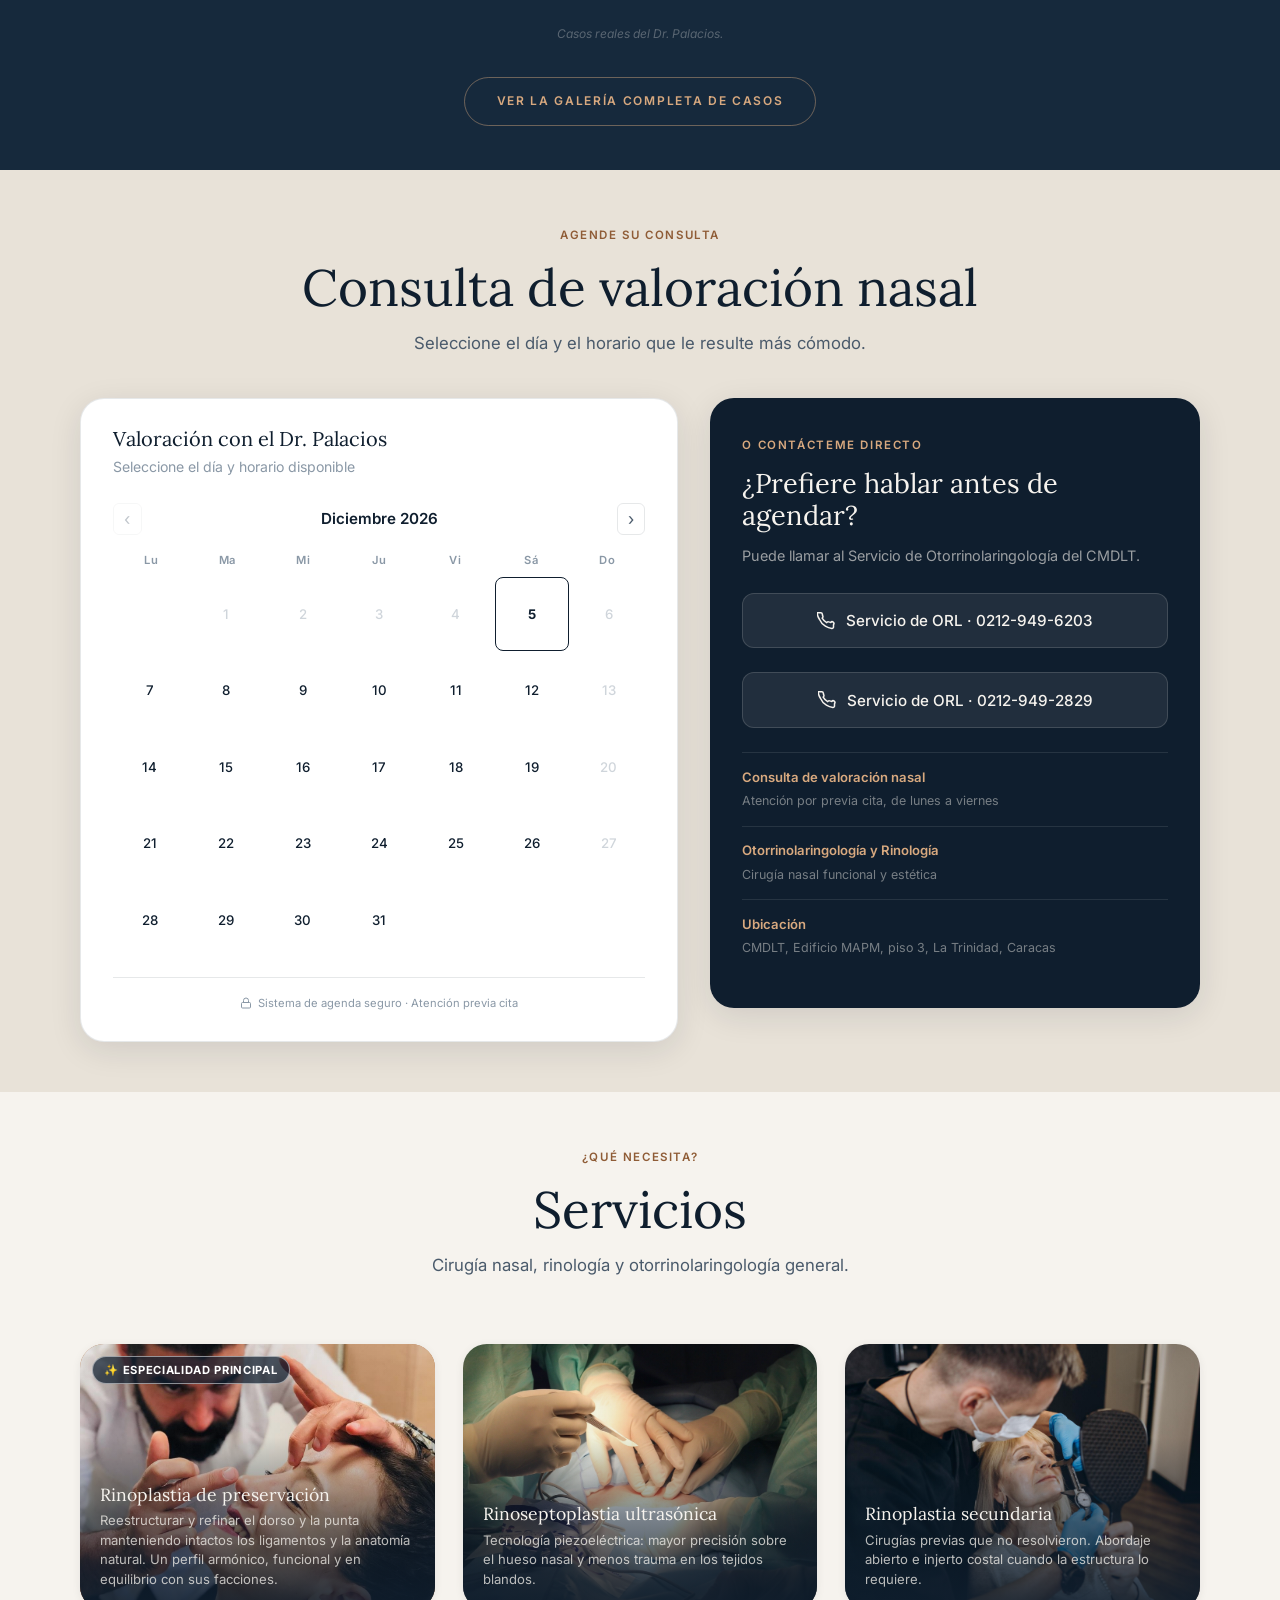
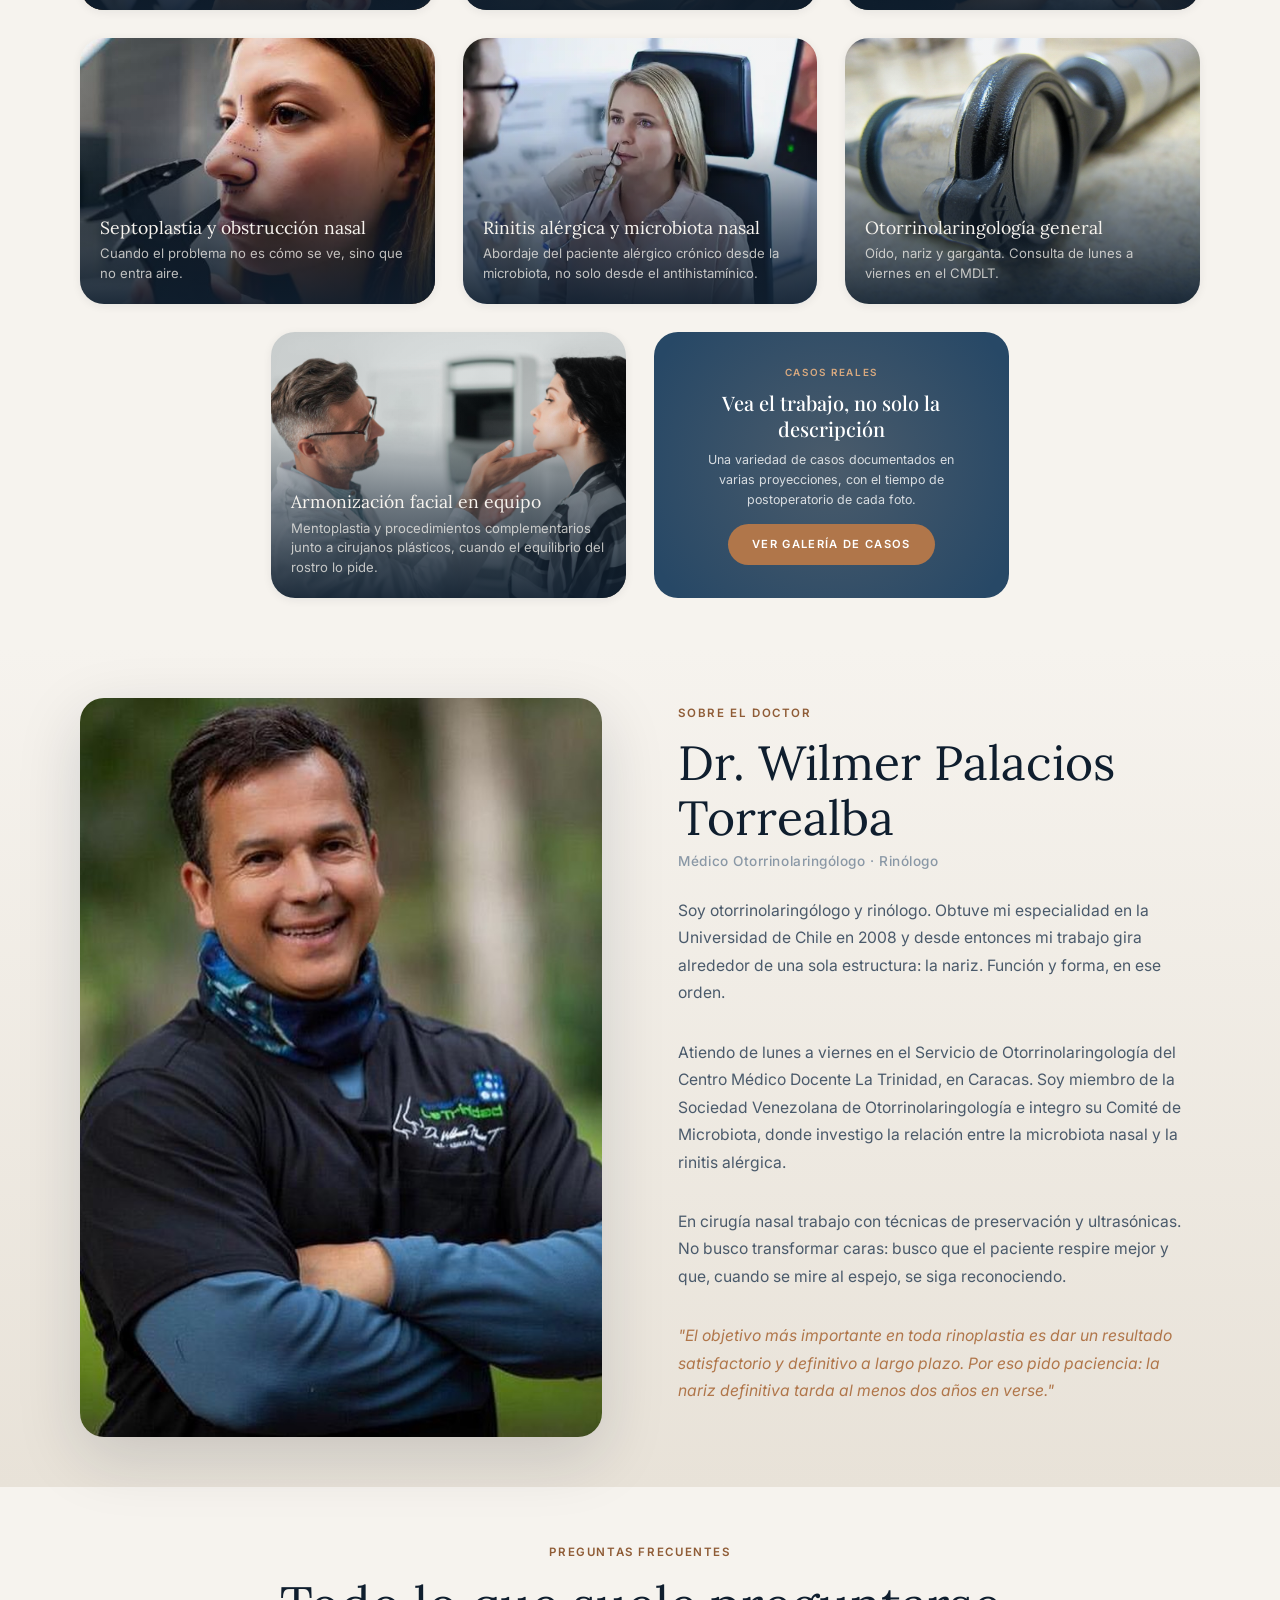
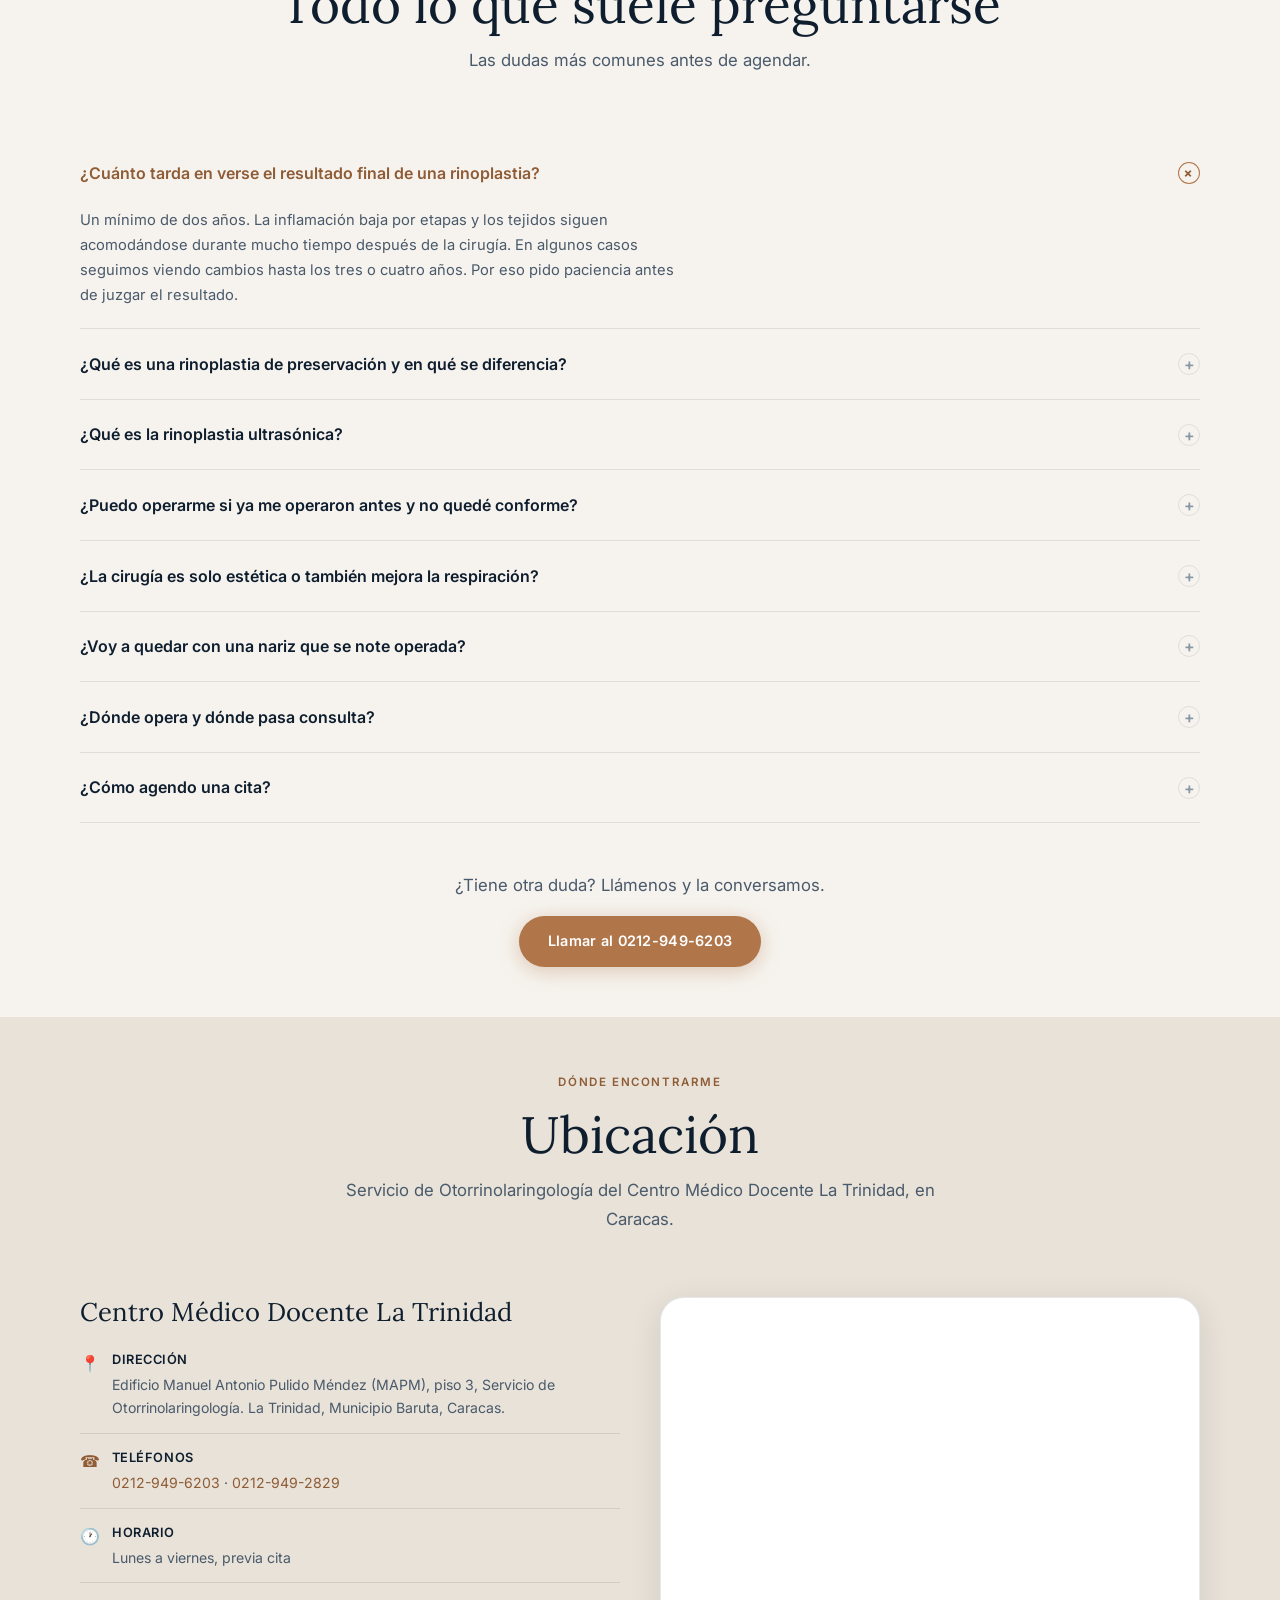
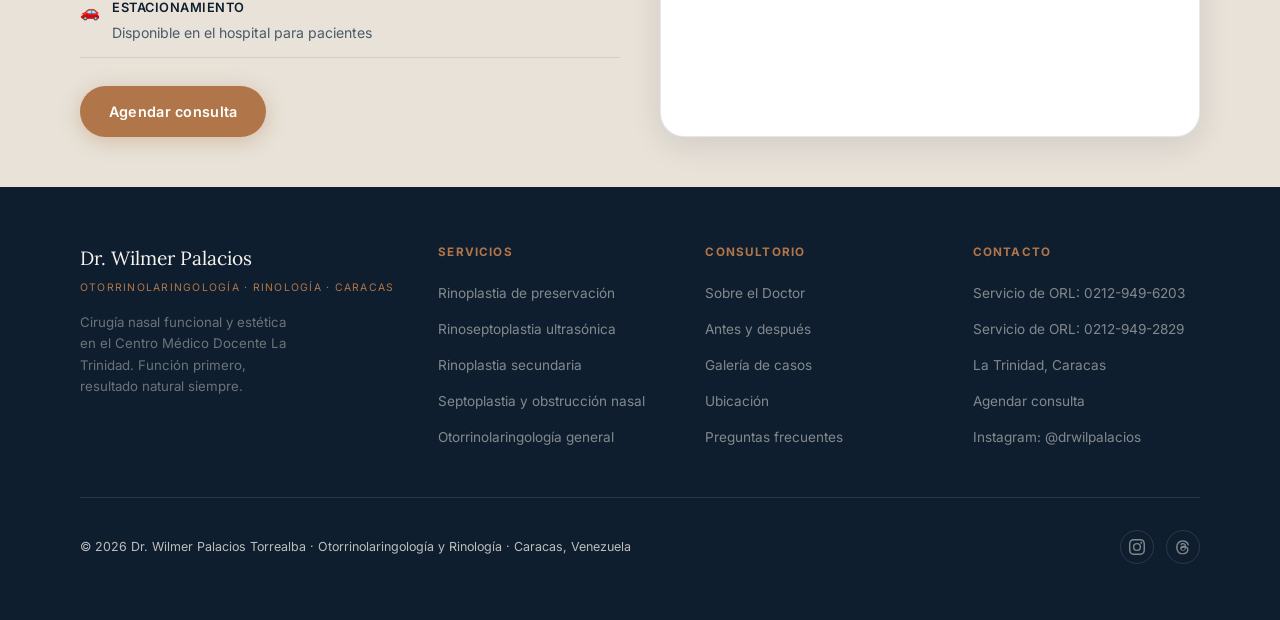
==== commit 49a0abde: "Galería de casos: nueva página casos.html con 21 casos reales Agrega una galería dedicada con el mat" ====
--- a/index.html
+++ b/index.html
@@ -13,7 +13,7 @@
   <link rel="preconnect" href="https://fonts.googleapis.com" />
   <link rel="preconnect" href="https://fonts.gstatic.com" crossorigin />
   <link href="https://fonts.googleapis.com/css2?family=Lora:ital,wght@0,400;0,500;0,600;1,400&family=Playfair+Display:wght@500;600&family=Inter:wght@300;400;500;600;700&display=swap" rel="stylesheet" />
-  <link rel="stylesheet" href="styles.css?v=20260805" />
+  <link rel="stylesheet" href="styles.css?v=20260906b" />
   <link rel="icon" href="data:image/svg+xml,<svg xmlns='http://www.w3.org/2000/svg' viewBox='0 0 100 100'><text y='.9em' font-size='90'>🩺</text></svg>" />
 </head>
 <body>
@@ -30,9 +30,11 @@
           <li><a href="#servicios">Servicios</a></li>
           <li><a href="#doctor">El Doctor</a></li>
           <li><a href="#resultados">Resultados</a></li>
+          <li><a href="casos.html">Casos</a></li>
           <li><a href="#ubicacion">Ubicación</a></li>
         </ul>
         <div class="nav__actions">
+          <a href="casos.html" class="nav__cta nav__cta--ghost">Ver galería</a>
           <a href="#booking" class="nav__cta">Agendar consulta</a>
           <button class="nav__hamburger" aria-label="Menú" aria-expanded="false" id="nav-hamburger">
             <span></span><span></span><span></span>
@@ -156,6 +158,9 @@
         </div>
       </div>
       <p class="ba-note">Casos reales del Dr. Palacios.</p>
+      <div class="ba-cta">
+        <a href="casos.html" class="ba-cta__btn">Ver la galería completa de casos</a>
+      </div>
     </div>
   </section>
 
@@ -316,7 +321,9 @@
           </div>
         </div>
         <!-- Armonización facial -->
-        <div class="service-card service-card--centered">
+        <!-- Última fila: esta card y el CTA de la galería van centrados,
+             corridos media card respecto de las tres de arriba. -->
+        <div class="service-card service-card--fila-final">
           <div class="service-card__img">
             <img src="assets/img/service-armonizacion.jpg" alt="Armonización facial en equipo" loading="lazy" />
           </div>
@@ -324,6 +331,13 @@
             <h3 class="service-card__title">Armonización facial en equipo</h3>
             <p class="service-card__desc">Mentoplastia y procedimientos complementarios junto a cirujanos plásticos, cuando el equilibrio del rostro lo pide.</p>
           </div>
+        </div>
+        <!-- CTA A LA GALERÍA: completa la última fila de la grilla -->
+        <div class="services-cta reveal">
+          <span class="services-cta__kicker">Casos reales</span>
+          <p class="services-cta__title">Vea el trabajo, no solo la descripción</p>
+          <p class="services-cta__text">Una variedad de casos documentados en varias proyecciones, con el tiempo de postoperatorio de cada foto.</p>
+          <a href="casos.html" class="services-cta__btn">Ver galería de casos</a>
         </div>
       </div>
     </div>
@@ -463,6 +477,7 @@
           <ul class="footer__col-links">
             <li><a href="#doctor">Sobre el Doctor</a></li>
             <li><a href="#resultados">Antes y después</a></li>
+            <li><a href="casos.html">Galería de casos</a></li>
             <li><a href="#ubicacion">Ubicación</a></li>
             <li><a href="#faq">Preguntas frecuentes</a></li>
           </ul>
@@ -492,8 +507,8 @@
     </div>
   </footer>
 
-  <script defer src="lib/gsap.min.js?v=20260805"></script>
-  <script defer src="lib/ScrollTrigger.min.js?v=20260805"></script>
-  <script defer src="main.js?v=20260805"></script>
+  <script defer src="lib/gsap.min.js?v=20260906b"></script>
+  <script defer src="lib/ScrollTrigger.min.js?v=20260906b"></script>
+  <script defer src="main.js?v=20260906b"></script>
 </body>
 </html>
--- a/styles.css
+++ b/styles.css
@@ -914,11 +914,18 @@
 /* ─── SERVICES ──────────────────────────────────────────────────────────── */
 #servicios { background: var(--bg); }
 
+/* La grilla es de SEIS columnas, no de tres, y cada card ocupa dos.
+   Visualmente da exactamente lo mismo que 3 columnas (una card mide
+   2 columnas + 1 gap = (ancho - 2 gaps) / 3, igual que antes), pero
+   permite colocar la última fila corrida media card, para que la card
+   suelta y el CTA de la galería queden centrados en vez de alineados
+   con las tres de arriba. Ver .service-card--fila-final. */
 .services-grid {
   display: grid;
-  grid-template-columns: repeat(3, 1fr);
+  grid-template-columns: repeat(6, 1fr);
   gap: var(--gap);
 }
+.services-grid > .service-card { grid-column: span 2; }
 
 /* Card de foto a sangre completa: la imagen ocupa toda la card, un degradado
    oscuro la cubre desde abajo para que el texto blanco encima siempre se lea,
@@ -979,9 +986,21 @@
   line-height: 1.5;
 }
 
-.service-card--centered { grid-column: 2; }
-@media (max-width: 900px) { .services-grid { grid-template-columns: repeat(2, 1fr); } .service-card--centered { grid-column: auto; } }
-@media (max-width: 580px) { .services-grid { grid-template-columns: 1fr; } }
+/* Última fila: la card suelta en las columnas 2-3 y el CTA en las 4-5.
+   Quedan las dos centradas, separadas por un gap, y sin llegar a los
+   bordes que marcan las tres cards de la fila de arriba. */
+.services-grid > .service-card--fila-final { grid-column: 2 / span 2; }
+
+@media (max-width: 900px) {
+  /* Dos cards por fila: 4 columnas de las que cada card ocupa 2. */
+  .services-grid { grid-template-columns: repeat(4, 1fr); }
+  .services-grid > .service-card--fila-final { grid-column: span 2; }
+}
+@media (max-width: 580px) {
+  .services-grid { grid-template-columns: 1fr; }
+  .services-grid > .service-card,
+  .services-grid > .service-card--fila-final { grid-column: auto; }
+}
 
 /* ─── ABOUT / DOCTOR ────────────────────────────────────────────────────── */
 #doctor {
@@ -1274,3 +1293,133 @@
   .wa-float { padding: 0.75rem; border-radius: 50%; width: 52px; height: 52px; justify-content: center; }
   .wa-float__text { display: none; }
 }
+
+/* ─── CTA A LA GALERÍA DE CASOS ─────────────────────────────────────────
+   Vive dentro de .ba-section (fondo navy), debajo de .ba-note. Botón
+   fantasma en cobre: no compite con el CTA sólido de "Agendar consulta". */
+.ba-cta { text-align: center; margin-top: 2rem; }
+.ba-cta__btn {
+  display: inline-block;
+  font-family: var(--sans);
+  font-size: 0.75rem;
+  font-weight: 600;
+  letter-spacing: 0.14em;
+  text-transform: uppercase;
+  color: var(--gold-light);
+  border: 1px solid rgba(216,169,127,0.45);
+  border-radius: 999px;
+  padding: 0.85rem 2rem;
+  text-decoration: none;
+  transition: background 0.3s var(--ease-out), color 0.3s var(--ease-out), border-color 0.3s;
+}
+.ba-cta__btn:hover { background: var(--gold); border-color: var(--gold); color: #fff; }
+
+/* ─── BOTÓN "VER GALERÍA" DEL NAV ───────────────────────────────────────
+   Va al lado de "Agendar consulta" pero en el mismo registro que el botón
+   "Llamar al servicio de ORL" del hero (.btn-ghost): translúcido claro,
+   no cobre. Así no compiten dos botones sólidos por la misma atención y
+   queda claro cuál es la acción principal.
+
+   Sobre el nav sólido (fondo hueso) el translúcido claro no se vería, así
+   que ahí pasa a un contorno oscuro, igual que .btn-ghost-dark. */
+.nav__cta--ghost {
+  background: rgba(246,243,238,0.12);
+  color: var(--text-light);
+  border: 1.5px solid rgba(246,243,238,0.35);
+  transition: background 0.2s, border-color 0.2s, color 0.2s, transform 0.2s;
+}
+.nav__cta--ghost:hover {
+  background: rgba(246,243,238,0.24);
+  transform: translateY(-1px);
+}
+.nav.is-solid .nav__cta--ghost {
+  background: transparent;
+  color: var(--text-soft);
+  border-color: var(--line);
+}
+.nav.is-solid .nav__cta--ghost:hover {
+  background: var(--gold-faint);
+  border-color: var(--gold);
+  color: var(--navy);
+}
+
+/* ─── TARJETA CTA DE LA GRILLA DE SERVICIOS ─────────────────────────────
+   La grilla tiene 7 tarjetas en 3 columnas, así que la séptima quedaba
+   sola y colgada en la última fila. Esta tarjeta ocupa las dos columnas
+   que sobraban: completa la fila y de paso mete el acceso a la galería
+   justo donde el visitante está eligiendo qué se quiere operar. */
+/* Ocupa las columnas 4-5: mismo ancho que una card, al lado de la card
+   suelta de la última fila.
+
+   El fondo NO es el --bg-dark del footer: a ese nivel de oscuridad el
+   título en blanco hueso tiraba a azul y perdía nitidez. Este navy medio
+   levanta el contraste del título y del cobre del kicker sin salirse de
+   la paleta. */
+.services-cta {
+  grid-column: 4 / span 2;
+  display: flex;
+  flex-direction: column;
+  align-items: center;
+  justify-content: center;
+  text-align: center;
+  gap: 0.55rem;
+  padding: clamp(1.25rem, 2.5vw, 1.75rem);
+  border-radius: var(--radius-lg);
+  background: #274866;
+  color: #FFFFFF;
+  position: relative;
+  overflow: hidden;
+}
+.services-cta::after {
+  content: '';
+  position: absolute;
+  top: 50%; left: 50%;
+  width: 130%; aspect-ratio: 1;
+  transform: translate(-50%, -50%);
+  background: radial-gradient(circle, rgba(216,169,127,0.20) 0%, transparent 62%);
+  pointer-events: none;
+}
+.services-cta > * { position: relative; z-index: 1; }
+/* Los tamaños son más chicos que en el resto de la página a propósito:
+   el bloque tiene que entrar en el alto de una card (4:3) sin estirar
+   la fila, y ahora mide lo que una card de ancho. */
+.services-cta__kicker {
+  font-family: var(--sans);
+  font-size: 0.62rem;
+  font-weight: 600;
+  letter-spacing: 0.16em;
+  text-transform: uppercase;
+  color: var(--gold-light);
+}
+.services-cta__title {
+  font-family: var(--serif-display);
+  font-weight: 500;
+  font-size: clamp(1.05rem, 1.9vw, 1.25rem);
+  line-height: 1.3;
+  color: #FFFFFF;
+}
+.services-cta__text {
+  font-size: 0.78rem;
+  line-height: 1.6;
+  color: rgba(255,255,255,0.8);
+  max-width: 32ch;
+}
+.services-cta__btn {
+  margin-top: 0.3rem;
+  display: inline-block;
+  font-family: var(--sans);
+  font-size: 0.7rem;
+  font-weight: 600;
+  letter-spacing: 0.12em;
+  text-transform: uppercase;
+  color: #FFFFFF;
+  background: var(--gold);
+  border-radius: 50px;
+  padding: 0.7rem 1.5rem;
+  text-decoration: none;
+  transition: background 0.25s var(--ease-out), transform 0.25s var(--ease-out);
+}
+.services-cta__btn:hover { background: var(--gold-dark); transform: translateY(-1px); }
+
+@media (max-width: 900px) { .services-cta { grid-column: span 2; } }
+@media (max-width: 580px) { .services-cta { grid-column: auto; min-height: 15rem; } }
